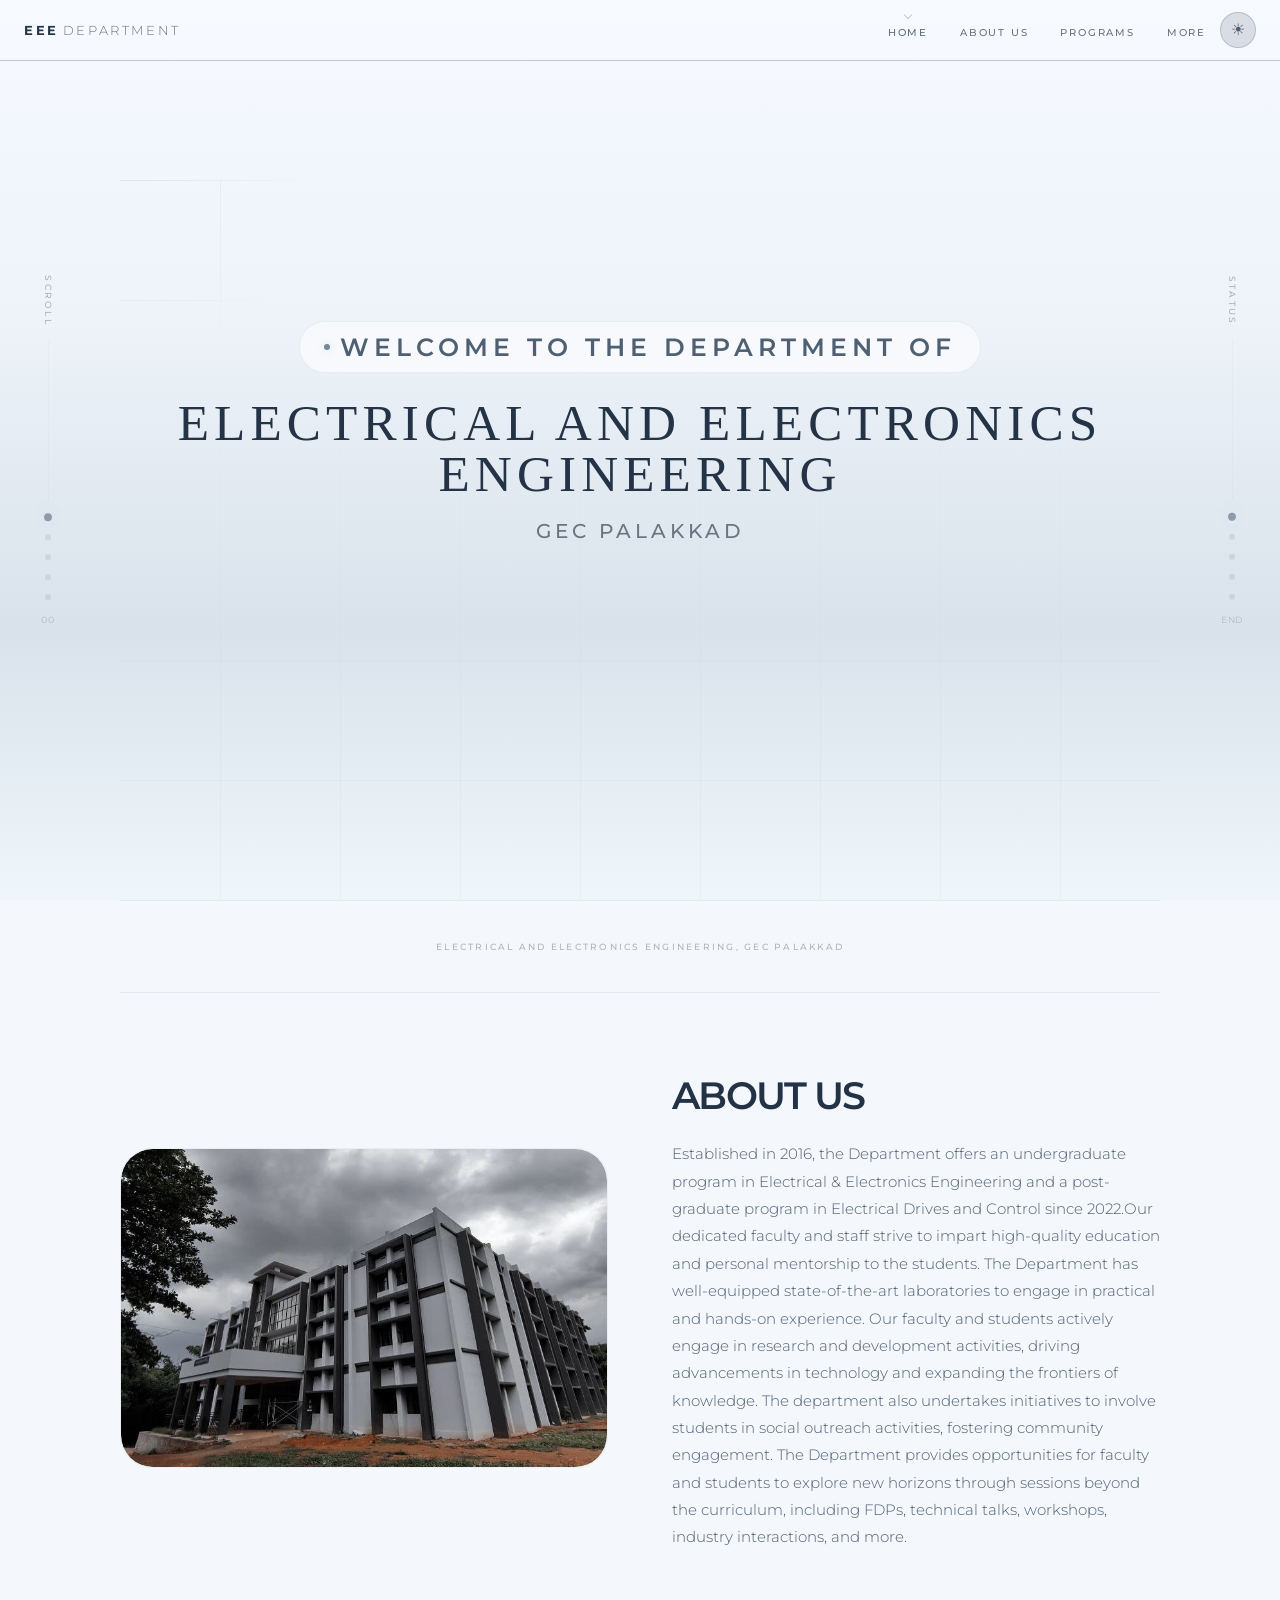
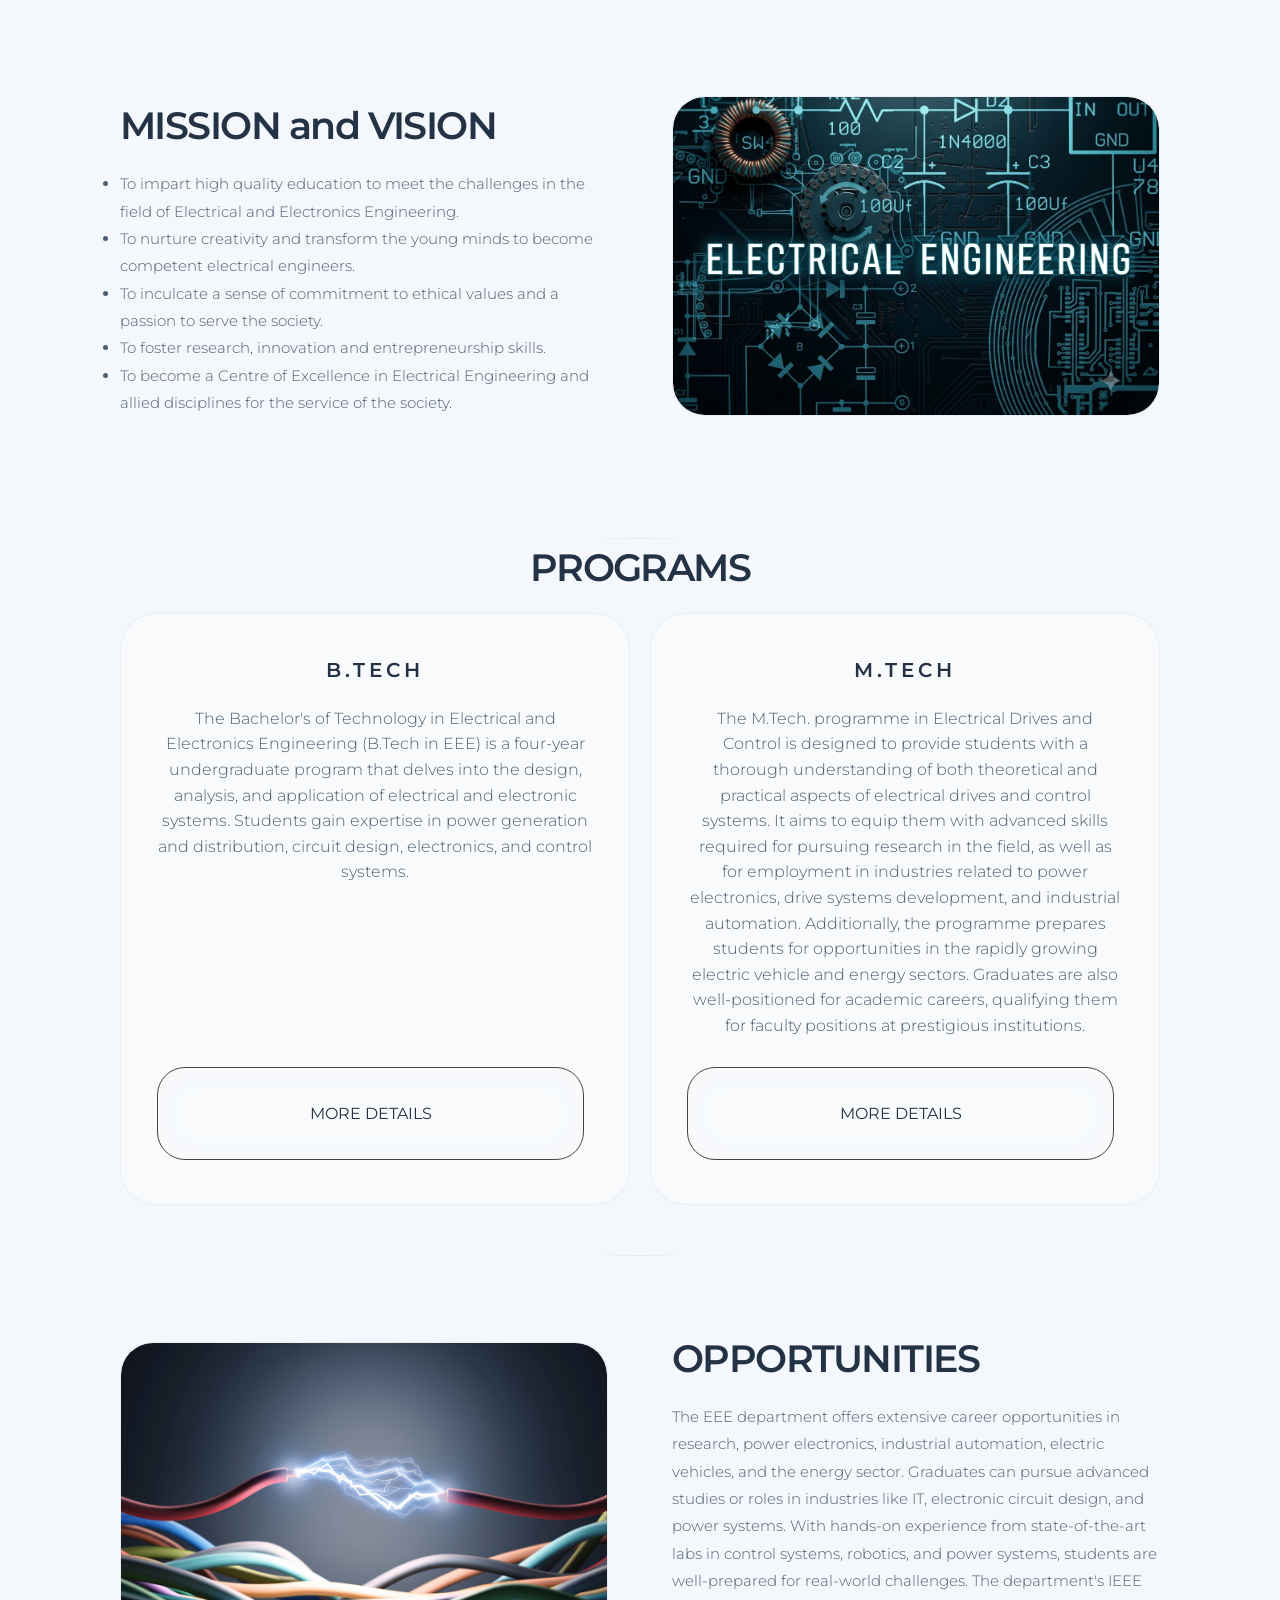
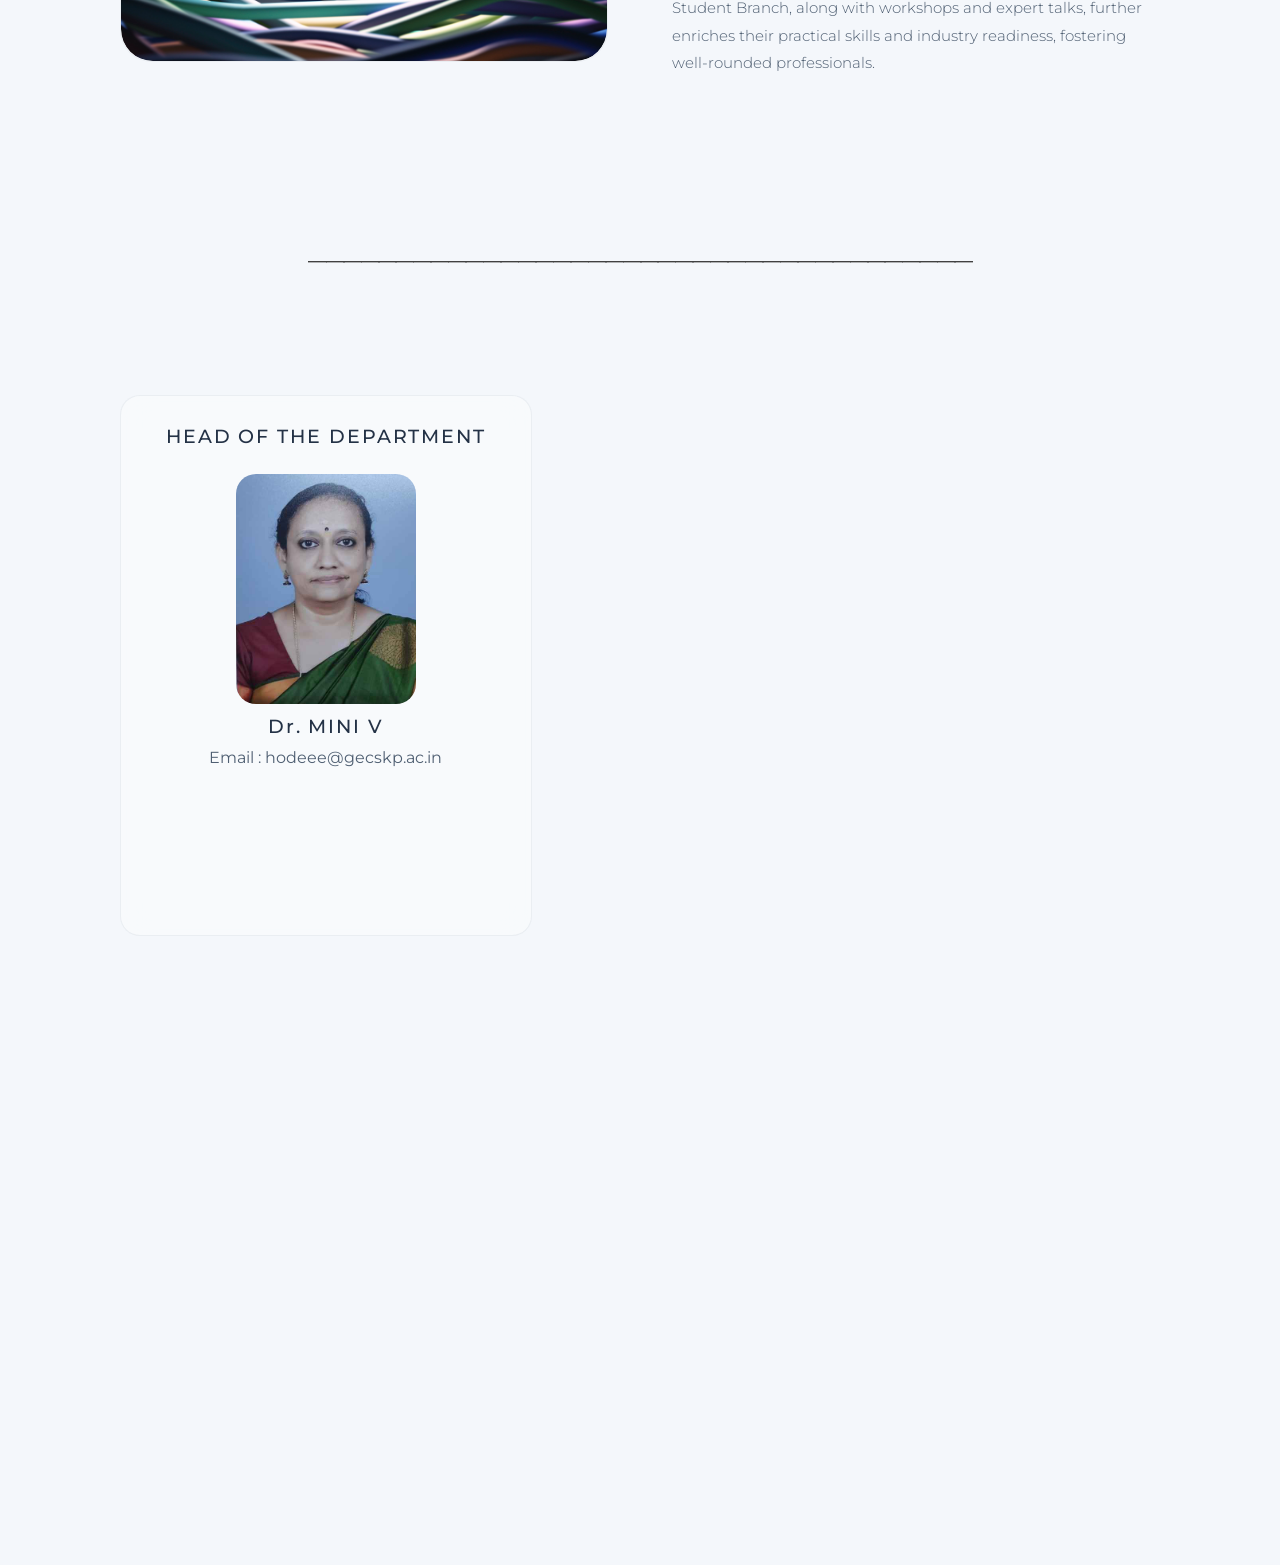
==== index.html @ e7d3c050 "Files" ====
<!DOCTYPE html>
<html lang="en">
<head>
<meta charset="UTF-8">
<meta name="viewport" content="width=device-width, initial-scale=1.0">
<title>EEE DEPARTMENT</title>

<link rel="icon" type="image/jpg" href="images/Logo.jpg">

<link rel="preconnect" href="https://fonts.googleapis.com">
<link href="https://fonts.googleapis.com/css2?family=Montserrat:wght@300;400;500;600;700&display=swap" rel="stylesheet">
<link rel="stylesheet" href="style.css">

</head>
<body>

<svg class="grain" width="100%" height="100%">
  <filter id="n"><feTurbulence type="fractalNoise" baseFrequency="0.65" numOctaves="5" stitchTiles="stitch"/><feColorMatrix type="saturate" values="0"/></filter>
  <rect width="100%" height="100%" filter="url(#n)"/>
</svg>
<div class="atmosphere"></div>

<!-- Nav -->
<nav class="top-nav" id="topNav">
  <a href="#" class="nav-brand">EEE<span>DEPARTMENT</span></a>
  <ul class="nav-links">
    <li><a href="#hero">HOME</a></li>
    <li><a href="#about_us">ABOUT US</a></li>
    <li><a href="#programs">PROGRAMS</a></li>
    <li><a href="#more">MORE</a></li>
  </ul>
  <button class="nav-toggle" id="navToggle" aria-label="Open mobile menu" aria-expanded="false" type="button">
    <span class="toggle-bar"></span>
    <span class="toggle-bar"></span>
  </button>
  <button id="themeToggle" class="theme-toggle" aria-label="Toggle dark/light mode" type="button">
    <span class="theme-icon theme-icon-moon">🌙</span>
    <span class="theme-icon theme-icon-sun">☀</span>
  </button>
</nav>

<!-- Mobile Menu -->
<div class="mobile-menu" id="mobileMenu">
  <div class="mobile-menu-inner">
    <div class="mobile-menu-links">
      <a href="#hero" class="mobile-menu-link" >HOME</a>
      <a href="#about_us" class="mobile-menu-link" >ABOUT US</a>
      <a href="#programs" class="mobile-menu-link" >PROGRAMS</a>
      <a href="#more" class="mobile-menu-link" >MORE</a>
    </div>
    <div class="mobile-menu-footer">
      <a href="#" class="mobile-menu-link">Privacy</a>
      <a href="#" class="mobile-menu-link">Terms</a>
      <a href="#" class="mobile-menu-link">Contact</a>
    </div>
  </div>
</div>

<!-- Side Panels -->
<nav class="side-panel left" aria-label="Scroll indicators">
  <span class="side-label">Scroll</span>
  <div class="side-track"><div class="side-track-fill" id="leftTrack"></div></div>
  <div class="side-dot active"></div>
  <div class="side-dot"></div>
  <div class="side-dot"></div>
  <div class="side-dot"></div>
  <div class="side-dot"></div>
  <div class="side-readout" id="scrollPct">00</div>
</nav>

<nav class="side-panel right" aria-label="Status indicators">
  <span class="side-label">Status</span>
  <div class="side-track"><div class="side-track-fill" id="rightTrack"></div></div>
  <div class="side-dot"></div>
  <div class="side-dot"></div>
  <div class="side-dot active"></div>
  <div class="side-dot"></div>
  <div class="side-dot"></div>
  <div class="side-readout">END</div>
</nav>

<main class="main">

  <!-- ═══ HERO ═══ -->
  <section class="hero" id="hero">
    <div class="hero-grid"></div>
    <div class="hero-badge">
      <div class="hero-badge-dot"></div>
      <span>Welcome to the Department of</span>
    </div>
    <h1>ELECTRICAL AND ELECTRONICS ENGINEERING<br><em></em></h1>
    <span class="pkd-card">GEC PALAKKAD</span>
    <p class="hero-sub">
      


    </p>
    <div class="hero-ctas">



    </div>
    <!--
    <div class="hero-metrics">
      <div class="metric">
        <div class="metric-value"><span class="counter" data-target="99.9" data-decimals="1">0.0</span><span>%</span></div>
        <div class="metric-label">Uptime SLA</div>
      </div>
      <div class="metric">
        <div class="metric-value"><span class="counter" data-target="4200" data-decimals="0">0</span><span>+</span></div>
        <div class="metric-label">Teams Active</div>
      </div>
      <div class="metric">
        <div class="metric-value"><span class="counter" data-target="12" data-decimals="0">0</span><span>ms</span></div>
        <div class="metric-label">Avg Latency</div>
      </div>
    </div> -->
  </section>

  <!-- ═══ LOGO TICKER ═══ -->
  <div class="logo-ticker reveal">
    <div class="logo-ticker-label">ELECTRICAL AND ELECTRONICS ENGINEERING, GEC PALAKKAD</div>
    <!--
    <div class="ticker-track" id="tickerTrack">
      <span class="ticker-item">Meridian Labs</span><span class="ticker-dot"></span>
      <span class="ticker-item">Vertex Capital</span><span class="ticker-dot"></span>
      <span class="ticker-item">Arcline Systems</span><span class="ticker-dot"></span>
      <span class="ticker-item">Nova Engineering</span><span class="ticker-dot"></span>
      <span class="ticker-item">Prism Analytics</span><span class="ticker-dot"></span>
      <span class="ticker-item">Helix Health</span><span class="ticker-dot"></span>
      <span class="ticker-item">Stratos AI</span><span class="ticker-dot"></span>
      <span class="ticker-item">Cobalt Finance</span><span class="ticker-dot"></span> -->
      <!-- Duplicated for seamless loop -->
      <!--
      <span class="ticker-item">Meridian Labs</span><span class="ticker-dot"></span>
      <span class="ticker-item">Vertex Capital</span><span class="ticker-dot"></span>
      <span class="ticker-item">Arcline Systems</span><span class="ticker-dot"></span>
      <span class="ticker-item">Nova Engineering</span><span class="ticker-dot"></span>
      <span class="ticker-item">Prism Analytics</span><span class="ticker-dot"></span>
      <span class="ticker-item">Helix Health</span><span class="ticker-dot"></span>
      <span class="ticker-item">Stratos AI</span><span class="ticker-dot"></span>
      <span class="ticker-item">Cobalt Finance</span><span class="ticker-dot"></span> -->
    </div>
  </div>

  <!-- ═══ About Us ═══ -->
  <section class="section" id="about_us">

    <div class="feature reveal">
      <div class="feature-visual">
        <img id="aboutImage1" src="images/Electrical-block.jpg" alt="Electrical Department Block">
      </div>
      <div class="feature-content">
        <div class="feature-number"></div>
        <p class="section-tag"></p>
        <h2 class="section-title"><strong>ABOUT US</strong></h2>
        <p class="section-body">
          Established in 2016, the Department offers an undergraduate program in Electrical & Electronics Engineering and a post-graduate program in Electrical Drives and Control since 2022.Our dedicated faculty and staff strive to impart high-quality education and personal mentorship to the students. The Department has well-equipped state-of-the-art laboratories to engage in practical and hands-on experience. Our faculty and students actively engage in research and development activities, driving advancements in technology and expanding the frontiers of knowledge. The department also undertakes initiatives to involve students in social outreach activities, fostering community engagement. The Department provides opportunities for faculty and students to explore new horizons through sessions beyond the curriculum, including FDPs, technical talks, workshops, industry interactions, and more.  
        </p>
      </div>
    </div>

    <div class="feature reverse reveal">
      <div class="feature-visual">
        <img id="aboutImage2" src="images/Electric1.jpg" alt="Electrical Mission and Vision">
      </div>
      <div class="feature-content">
        <div class="feature-number"></div>
        <p class="section-tag"></p>
        <h2 class="section-title"><strong>MISSION and VISION</strong></h2>
        <p class="section-body">
          <ul>
            <li>To impart high quality education to meet the challenges in the field of Electrical and Electronics Engineering.</li>
            <li>To nurture creativity and transform the young minds to become competent electrical engineers.</li>
            <li>To inculcate a sense of commitment to ethical values and a passion to serve the society.</li>
            <li>To foster research, innovation and entrepreneurship skills.</li>
            <li>To become a Centre of Excellence in Electrical Engineering and allied disciplines for the service of the society.</li>
          </ul>
        </p>
      </div>
    </div>
    <!--
    <div class="feature reveal">
      <div class="feature-visual">
        <img src="images/tm-luminary-03.jpg" alt="Unified team workspace">
      </div>
      <div class="feature-content">
        <div class="feature-number">03</div>
        <p class="section-tag">Unified Workspace</p>
        <h2 class="section-title">One surface for <strong>everything that matters</strong></h2>
        <p class="section-body">
          Dashboards, docs, and decisions in a single plane. No more toggling between twelve tabs.
          Your entire team's context, always within reach.
        </p>
      </div>
    </div>
    -->

  </section>

  <div class="silk-divider reveal"></div>

  <!-- ═══ PROGRAMS ═══ -->
  <section class="section section-center" id="programs">
    <p class="section-tag reveal"></p>
    <h2 class="section-title reveal reveal-d1"><strong>PROGRAMS</strong></h2>
    <p class="section-body reveal reveal-d2"></p>

    <div class="pricing-grid">
      <div class="pricing-card reveal reveal-d1">
        <div class="pricing-badge">Popular</div>
        <div class="pricing-tier">B.Tech</div>
        <p class="pricing-desc">The Bachelor's of Technology in Electrical and Electronics Engineering (B.Tech in EEE) is a four-year undergraduate program that delves into the design, analysis, and application of electrical and electronic systems. Students gain expertise in power generation and distribution, circuit design, electronics, and control systems.</p>
        
        <div class="testimonial-card-details reveal reveal-d1">
          <div class="testimonial-author">
            <p>MORE DETAILS</p>
          </div>
        </div>

      </div>


      <div class="pricing-card reveal reveal-d1">
        <div class="pricing-badge">Popular</div>
        <div class="pricing-tier">M.Tech</div>
        <p class="pricing-desc">The M.Tech. programme in Electrical Drives and Control is designed to provide students with a thorough understanding of both theoretical and practical aspects of electrical drives and control systems. It aims to equip them with advanced skills required for pursuing research in the field, as well as for employment in industries related to power electronics, drive systems development, and industrial automation. Additionally, the programme prepares students for opportunities in the rapidly growing electric vehicle and energy sectors. Graduates are also well-positioned for academic careers, qualifying them for faculty positions at prestigious institutions.</p>

        <div class="testimonial-card-details reveal reveal-d1">
          <div class="testimonial-author">
            <p>MORE DETAILS</p>
          </div>
        </div>

      </div>
    </div>
  </section>

  <div class="silk-divider reveal"></div>

  <div class="feature reveal">
      <div class="feature-visual">
        <img id="opportunitiesImage" src="images/Electric2.png" alt="Opportunities in Electrical Engineering">
      </div>
      <div class="feature-content">
        <div class="feature-number"></div>
        <p class="section-tag"></p>
        <h2 class="section-title"><strong>OPPORTUNITIES</strong></h2>
        <p class="section-body">
          The EEE department offers extensive career opportunities in research, power electronics, industrial automation, electric vehicles, and the energy sector. Graduates can pursue advanced studies or roles in industries like IT, electronic circuit design, and power systems. With hands-on experience from state-of-the-art labs in control systems, robotics, and power systems, students are well-prepared for real-world challenges. The department's IEEE Student Branch, along with workshops and expert talks, further enriches their practical skills and industry readiness, fostering well-rounded professionals.
        </p>
      </div>
    </div>

  <!--
  <section class="section section-center" id="association">
    <p class="section-tag reveal">What Teams Say</p>
    <h2 class="section-title reveal reveal-d1">Trusted by teams who <strong>ship faster</strong></h2>

    <div class="testimonials-grid">
      <div class="testimonial-card reveal reveal-d1">
        <p class="testimonial-quote">"Luminary replaced three tools we were paying for separately. The workflow builder alone saved our ops team 20 hours a week."</p>
        <div class="testimonial-author">
          <div class="testimonial-avatar">AK</div>
          <div>
            <div class="testimonial-name">Anna Kim</div>
            <div class="testimonial-role">VP Operations, Arcline Systems</div>
          </div>
        </div>
      </div>

      <div class="testimonial-card reveal reveal-d2">
        <p class="testimonial-quote">"The predictive insights caught a supply chain disruption 72 hours before it would have hit us. That's not incremental — that's transformational."</p>
        <div class="testimonial-author">
          <div class="testimonial-avatar">MR</div>
          <div>
            <div class="testimonial-name">Marcus Reeves</div>
            <div class="testimonial-role">CTO, Nova Engineering</div>
          </div>
        </div>
      </div>

      <div class="testimonial-card reveal reveal-d3">
        <p class="testimonial-quote">"We evaluated six platforms. Luminary was the only one our engineers didn't complain about. Clean API, real documentation, zero bloat."</p>
        <div class="testimonial-author">
          <div class="testimonial-avatar">SL</div>
          <div>
            <div class="testimonial-name">Sarah Lin</div>
            <div class="testimonial-role">Head of Engineering, Prism Analytics</div>
          </div>
        </div>
      </div>
    </div>
  </section>

  <div class="silk-divider reveal"></div>
  -->
  <!-- ═══ MORE ═══ -->
  <div class="more">
    <h2 class="section-title-links reveal reveal-d1">______________________________________</h2>
    <section class="section-more section-center" id="more">
    <!-- <p class="section-tag reveal">Integrations</p> -->
    
    <!-- <p class="section-body reveal reveal-d2"></p> -->

      <div class="left">
        <div class="integration-item-faculty">
        <p>HEAD OF THE DEPARTMENT</p>
        <img id="hodImage" src="images/hod.jpg" alt="Head of Department">
        <p>Dr. MINI V</p>
        <a href="mailto:hodeee@gecskp.ac.in">Email : hodeee@gecskp.ac.in</a>
        <div class="testimonial-card-details reveal reveal-d1">
          <div class="testimonial-author">
            <p>FACULTIES</p>
          </div>
        </div>
      </div>
      </div>

      <div class="right">
        <div class="integrations-grid reveal reveal-d3">

          <a id="linkSyllabus" class="integration-item" href="#">
            <div class="integration-icon">
              <svg width="20" height="20" viewBox="0 0 24 24" fill="none" stroke="currentColor" stroke-width="1.8"><path d="M6 3h9l5 5v13a1 1 0 0 1-1 1H6a1 1 0 0 1-1-1V4a1 1 0 0 1 1-1Z"/><path d="M14 3v5h5"/><path d="M9 9h6M9 13h6M9 17h4"/></svg>
            </div>
            <div class="integration-name">SYLLABUS</div>
          </a>

          <a id="linkNotes" class="integration-item" href="#">
            <div class="integration-icon">
              <svg width="20" height="20" viewBox="0 0 24 24" fill="none" stroke="currentColor" stroke-width="1.8"><path d="M6 3h10a1 1 0 0 1 1 1v16a1 1 0 0 1-1 1H6a1 1 0 0 1-1-1V4a1 1 0 0 1 1-1Z"/><path d="M9 7h6M9 11h6M9 15h4"/><path d="M8 3v2"/></svg>
            </div>
            <div class="integration-name">NOTES</div>
          </a>

          <a id="linkEvents" class="integration-item" href="#">
            <div class="integration-icon">
              <svg width="20" height="20" viewBox="0 0 24 24" fill="none" stroke="currentColor" stroke-width="1.8"><rect x="4" y="5" width="16" height="15" rx="3"/><path d="M8 3v4M16 3v4"/><path d="M4 10h16"/><circle cx="8.5" cy="14.5" r="1.5"/><circle cx="15.5" cy="14.5" r="1.5"/></svg>
            </div>
            <div class="integration-name">EVENTS</div>
          </a>

          <a id="linkProjects" class="integration-item" href="#">
            <div class="integration-icon">
              <svg width="20" height="20" viewBox="0 0 24 24" fill="none" stroke="currentColor" stroke-width="1.8"><path d="M4 6h16v12H4z"/><path d="M8 6v12"/><path d="M12 6v12"/></svg>
            </div>
            <div class="integration-name">PROJECTS</div>
          </a>

          <a id="linkEtlab" class="integration-item" href="https://gecskp.etlab.in/user/login">
            <div class="integration-icon">
              <svg width="20" height="20" viewBox="0 0 24 24" fill="none" stroke="currentColor" stroke-width="1.8"><path d="M8 3h8l-2 7h-4L8 3Z"/><path d="M9 10h6v9H9z"/><path d="M7 19h10"/></svg>
            </div>
            <div class="integration-name">ETLAB</div>
          </a>

          <a id="linkGallery" class="integration-item" href="#">
            <div class="integration-icon">
              <svg width="20" height="20" viewBox="0 0 24 24" fill="none" stroke="currentColor" stroke-width="1.8"><path d="M4 5h16v14H4z"/><path d="M8 9h.01M14 7l-3 4-2-2-4 6"/></svg>
            </div>
            <div class="integration-name">GALLERY</div>
          </a>

          <a id="linkActivities" class="integration-item" href="#">
            <div class="integration-icon">
              <svg width="20" height="20" viewBox="0 0 24 24" fill="none" stroke="currentColor" stroke-width="1.8"><path d="M4 12h5l2-4 2 8 3-6 4 4"/><path d="M4 20h16"/></svg>
            </div>
            <div class="integration-name">RECENT ACTIVITIES</div>
          </a>

          <a id="linkAnnouncements" class="integration-item" href="#">
            <div class="integration-icon">
              <svg width="20" height="20" viewBox="0 0 24 24" fill="none" stroke="currentColor" stroke-width="1.8"><path d="M5 9h3l6-4v14l-6-4H5z"/><path d="M14 6l5-2v16l-5-2"/><path d="M3 15v1a3 3 0 0 0 3 3h1"/></svg>
            </div>
            <div class="integration-name">ANNOUNCEMENTS</div>
          </a>

          <a id="linkPlacements" class="integration-item" href="#">
            <div class="integration-icon">
              <svg width="20" height="20" viewBox="0 0 24 24" fill="none" stroke="currentColor" stroke-width="1.8"><rect x="5" y="8" width="14" height="10" rx="2"/><path d="M8 8V6h8v2"/><path d="M9 12h6"/></svg>
            </div>
            <div class="integration-name">PLACEMENTS</div>
          </a>
        </div>
      </div>

  </section>
  </div>
  

  <div class="silk-divider reveal"></div>

  <!-- ═══ GALLERY ═══ -->
   <!--
  <section class="section section-center" id="gallery">
    <p class="section-tag reveal">Frequently Asked</p>
    <h2 class="-links reveal reveal-d1">Questions we hear <strong>most often</strong></h2>

    <div class="faq-list reveal reveal-d2">
      <div class="faq-controls">
        <button class="faq-toggle-all" id="faqToggleAll">Expand All</button>
      </div>
      <div class="faq-item">
        <button class="faq-question">How long does onboarding take?<span class="faq-icon"></span></button>
        <div class="faq-answer"><div class="faq-answer-inner">Most teams are fully operational within 48 hours. Our onboarding wizard walks you through connecting your tools, importing existing workflows, and inviting team members. Enterprise customers receive a dedicated onboarding specialist.</div></div>
      </div>
      <div class="faq-item">
        <button class="faq-question">Can I migrate from my current platform?<span class="faq-icon"></span></button>
        <div class="faq-answer"><div class="faq-answer-inner">Yes. We provide migration tools for Zapier, Make, and n8n workflows. Our team handles the heavy lifting for enterprise migrations — most are completed within one week with zero downtime.</div></div>
      </div>
      <div class="faq-item">
        <button class="faq-question">What happens when I exceed my plan limits?<span class="faq-icon"></span></button>
        <div class="faq-answer"><div class="faq-answer-inner">We never cut you off mid-workflow. You'll receive a notification at 80% and 100% of your limit. Overages are billed at a transparent per-unit rate, or you can upgrade your plan at any time.</div></div>
      </div>
      <div class="faq-item">
        <button class="faq-question">Is my data encrypted?<span class="faq-icon"></span></button>
        <div class="faq-answer"><div class="faq-answer-inner">All data is encrypted at rest (AES-256) and in transit (TLS 1.3). Enterprise plans include dedicated encryption keys, SOC 2 Type II compliance, and optional data residency controls for EU and APAC regions.</div></div>
      </div>
      <div class="faq-item">
        <button class="faq-question">Do you offer a free trial?<span class="faq-icon"></span></button>
        <div class="faq-answer"><div class="faq-answer-inner">Every plan includes a 14-day free trial with full feature access. No credit card required. At the end of the trial, you choose your plan — or your workspace converts to a limited free tier automatically.</div></div>
      </div>
    </div>
  </section>
-->
  <!-- ═══ FOOTER CTA ═══ -->
  <!--
  <section class="footer-cta" id="cta">
    <p class="section-tag reveal">Ready to Start</p>
    <h2 class="section-title reveal reveal-d1">Your team's best work<br><strong>starts here</strong></h2>
    <p class="section-body reveal reveal-d2" style="margin: 0 auto;">14-day free trial. No credit card. Cancel anytime.</p>
    <div class="footer-ctas reveal reveal-d3">
      <a href="#" class="btn-primary">Start Free Trial</a>
      <a href="#" class="btn-secondary">Talk to Sales</a>
    </div>

    <div class="footer-bar reveal reveal-d4" style="margin-top: 80px;">
      <div class="footer-brand">Luminary &mdash; 2026</div>
      <div class="footer-links">
        <a href="#">Privacy</a>
        <a href="#">Terms</a>
        <a href="#">Status</a>
        <span class="footer-credit">Design: <a href="https://templatemo.com" target="_blank" rel="nofollow">TemplateMo</a></span>
        <span class="footer-credit">Images: <a href="https://unsplash.com" target="_blank" rel="nofollow">Unsplash</a></span>
      </div>
    </div>
  </section>
  -->

  <!-- Footer -->
   <section class="section-footer section-center" id="footer">

    <h2 class="section-title reveal reveal-d1">______________________________________</h2>

    <div class="testimonials-grid">
      <div class="testimonial-card-footer reveal reveal-d1">
        <div class="head"><h3 class="testimonial-head">College Reg. IDs</h3></div>
        <div class="foot">
          <a href="https://portal.aicte-india.org/partnerportal_enu/start.swe?SWECmd=Start&SWEHo=portal.aicte-india.org">AICTE Permanent ID: 1-5142601</a>
          <a href="https://www.gecskp.ac.in/admission.php">AISHE ID : C-43298</a>
          <a href="https://www.gecskp.ac.in/hostel.php">National Scholarship Portal ID : KL-C01234</a>
          <a href="http://www.dtekerala.gov.in/index.php/en/">Swayam Local Chapter ID : 1430</a>
          <a href="https://www.youtube.com/channel/UCGQY1QTz7zxd8hHndRxDUaA">YOUTUBE</a>
          <a href="https://www.facebook.com/profile.php?id=61554011459893">FACEBOOK</a>
          <a href="https://www.instagram.com/gecpkd">INSTAGRAM</a>
        </div>
      </div>

      <div class="testimonial-card-footer reveal reveal-d1">
        <div class="head"><h3 class="testimonial-head">Useful Links</h3></div>
        <div class="foot">
          <a href="https://ddfs.dtekerala.gov.in/ddfs/login.do">DDFS</a>
          <a href="https://www.gecskp.ac.in/admission.php">Admission</a>
          <a href="https://www.gecskp.ac.in/hostel.php">Hostel</a>
          <a href="http://www.dtekerala.gov.in/index.php/en/">DTE Website</a>
          <a href="https://ktu.edu.in/o">KTU Website</a>
          <a href="https://www.google.co.in/maps/place/Govt.+Engineering+College+Palakkad/@10.903552,76.4325503,17z/data=!3m1!4b1!4m5!3m4!1s0x3ba7d635151d9b73:0xecf06761ecf4f56c!8m2!3d10.903552!4d76.434739">Site Map</a>
          <a href="https://www.gecskp.ac.in/newsletter.php">News letter</a>
          <a href="https://www.gecskp.ac.in/contact.php">How to Reach GEC Palakkad</a>
        </div>
      </div>

      <div class="testimonial-card-footer reveal reveal-d1">
        <div class="head"><h3 class="testimonial-head">Get In Touch</h3></div>
        <div class="foot">
          <a href="placement@gecskp.ac.in">placement@gecskp.ac.in</a>
          <p>+91 466 2260 565</p>
          <a href="principal@gecskp.ac.in">principal@gecskp.ac.in</a>
          <a href="http://gecskp.ac.in">http://gecskp.ac.in</a>
          <p>Mannampatta PO Palakkad, Kerala, India - 678633</p>
        </div>
      </div>
    </div>
  </section>

  <div class="silk-divider reveal"></div>

</main>

<script src="script.js"></script>
</body>
</html>
---- style.css ----
*, *::before, *::after { margin: 0; padding: 0; box-sizing: border-box; }
* {
  -webkit-tap-highlight-color: transparent;
  outline: none;
}

:root {
  --base-deep: #0F1115;
  --base-mid: #161A20;
  --base-soft: #1C2128;
  --slate-warm: #6B7280;
  --slate-light: #9CA3AF;
  --graphite: #2A2E35;
  --graphite-soft: #3D424A;
  --ivory: #E5E7EB;
  --ivory-muted: #C9CDD4;
  --silver: #B0B8C4;
  --panel-bg: rgba(22, 26, 32, 0.55);
  --panel-border: rgba(171, 171, 171, 0.197);
  --silk-ease: cubic-bezier(0.16, 1, 0.3, 1);
  --nav-bg: rgba(15, 17, 21, 0.85);
  --atmosphere-bg: linear-gradient(180deg, #0F1115 0%, #161A20 35%, #1C2128 70%, #0D0F13 100%);
}

html, body {
  touch-action: pan-y;
  -webkit-overflow-scrolling: touch;
}

body.light {
  --base-deep: #f4f7fb;
  --base-mid: #eef2f6;
  --base-soft: #e7ecf2;
  --slate-warm: #6b7380;
  --slate-light: #4f5f72;
  --graphite: #d2d9e2;
  --graphite-soft: #dce3ec;
  --ivory: #243246;
  --ivory-muted: #5d6b7f;
  --silver: #75869b;
  --panel-bg: rgba(248, 250, 252, 0.92);
  --panel-border: rgba(148,163,184,0.14);
  --nav-bg: rgba(248, 250, 252, 0.95);
  --atmosphere-bg: linear-gradient(180deg, #f7faff 0%, #edf3f9 35%, #d9e2eb 70%, #eff6fb 100%);
}

a{
  text-decoration: none;
  color: var(--slate-light);
}

html { scroll-behavior: smooth; font-size: 16px; scroll-padding-top: 80px; min-width: 0; overflow-x: hidden; }

body {
  font-family: 'Montserrat', sans-serif;
  background: var(--base-deep);
  color: var(--ivory);
  width: 100%;
  overflow-x: hidden;
  -webkit-font-smoothing: antialiased;
  transition: background 0.45s ease, color 0.45s ease;
}

button,
a,
.nav-toggle,
.theme-toggle,
.mobile-menu-link {
  -webkit-tap-highlight-color: transparent;
  tap-highlight-color: transparent;
}

.atmosphere,
.top-nav,
.section,
.integration-item,
.integration-icon,
.footer-links a,
.theme-toggle,
.hero,
.feature-visual,
.feature-content,
.pricing-card,
.testimonial-card,
.testimonial-card-footer,
.testimonial-card-details {
  transition: background 0.45s ease, color 0.45s ease, border-color 0.45s ease, box-shadow 0.45s ease;
}

/* ── Grain ── */
.grain {
  position: fixed; inset: 0; pointer-events: none; z-index: 9999;
  opacity: 0.028; mix-blend-mode: overlay;
}

/* ── BG ── */
.atmosphere {
  position: fixed; inset: 0; z-index: 0;
  background: var(--atmosphere-bg);
}

/* ── Nav ── */
.top-nav {
  position: fixed; top: 0; left: 0; right: 0; z-index: 600;
  display: flex; justify-content: flex-start; align-items: center;
  gap: 14px;
  padding: 12px 24px;
  transition: background 0.8s var(--silk-ease), padding 0.8s var(--silk-ease);
  border-bottom: 1px solid rgba(102, 103, 104, 0.33);
}
.nav-links { margin-left: auto; }
.top-nav.scrolled {
  background: var(--nav-bg);
  backdrop-filter: blur(20px); -webkit-backdrop-filter: blur(20px);
  padding: 10px 24px;
}
.nav-brand { font-size: 13px; font-weight: 700; letter-spacing: 0.2em; text-transform: uppercase; color: var(--ivory); text-decoration: none; }
.nav-brand span { font-weight: 300; color: var(--slate-warm); margin-left: 4px; }
.nav-links { display: flex; gap: 32px; list-style: none; align-items: center; }
.nav-links a {
  font-size: 10px; font-weight: 500; letter-spacing: 0.18em; text-transform: uppercase;
  color: var(--slate-warm); text-decoration: none; position: relative; padding: 14px 0 6px;
  transition: color 0.8s var(--silk-ease);
}
.nav-links a::after {
  content: ''; position: absolute; top: 0; left: 50%;
  width: 6px; height: 6px;
  border-right: 1px solid var(--silver); border-bottom: 1px solid var(--silver);
  transform: translateX(-50%) rotate(45deg) translateY(-8px);
  opacity: 0; transition: transform 0.8s var(--silk-ease), opacity 0.6s var(--silk-ease);
  pointer-events: none;
}
.nav-links a:hover { color: var(--ivory); }
.nav-links a:hover::after { opacity: 0.7; transform: translateX(-50%) rotate(45deg) translateY(0); }
.nav-links a.active { color: var(--ivory-muted); }
.nav-links a.active::after { opacity: 0.4; transform: translateX(-50%) rotate(45deg) translateY(0); }
.nav-cta {
  padding: 10px 28px; border-radius: 100px; font-family: inherit;
  font-size: 10px; font-weight: 600; letter-spacing: 0.15em; text-transform: uppercase;
  background: linear-gradient(135deg, var(--silver), var(--slate-light));
  color: var(--base-deep); border: none; cursor: pointer; text-decoration: none;
  transition: transform 0.8s var(--silk-ease), box-shadow 0.8s var(--silk-ease);
}
.nav-cta:hover { transform: scale(1.03); box-shadow: 0 6px 30px rgba(176,184,196,0.15); }

/* ── Hamburger ── */
.nav-toggle {
  display: none; background: none; border: none; cursor: pointer;
  width: 32px; height: 24px; position: relative; padding: 0;
}
.theme-toggle {
  position: relative;
  display: inline-flex; align-items: center; justify-content: center;
  width: 36px; height: 36px; border-radius: 50%; border: 1px solid rgba(255,255,255,0.12);
  background: rgba(255,255,255,0.08); color: var(--slate-light); cursor: pointer;
  transform-style: preserve-3d;
  transform: perspective(600px) rotateX(0deg);
  transition: transform 0.55s cubic-bezier(0.4, 0, 0.2, 1), background 0.4s ease, color 0.4s ease, border-color 0.4s ease;
}
.theme-toggle:hover {
  background: rgba(255,255,255,0.12);
}
.theme-toggle.flipped {
  transform: perspective(600px) rotateX(180deg);
}
.theme-icon {
  position: absolute; top: 50%; left: 50%; transform: translate(-50%, -50%);
  font-size: 1rem; line-height: 1;
  opacity: 1;
  backface-visibility: hidden;
}
.theme-icon-moon {
  transform: translate(-50%, -50%) rotateX(0deg);
}
.theme-icon-sun {
  transform: translate(-50%, -50%) rotateX(180deg);
}
body.light .theme-toggle {
  background: rgba(15,23,42,0.12);
  color: var(--slate-light);
  border-color: rgba(15,23,42,0.16);
}
body.light .theme-toggle:hover {
  background: rgba(15,23,42,0.18);
}

.theme-transition-overlay {
  position: fixed;
  top: var(--overlay-y, 50vh);
  left: var(--overlay-x, 50vw);
  width: 240vmax; height: 240vmax;
  pointer-events: none; border-radius: 50%;
  transform: translate(-50%, -50%) scale(0);
  opacity: 0; z-index: 850; will-change: transform, opacity, top, left, background;
}
.theme-transition-overlay.animate {
  animation: theme-wipe 1s ease-out forwards;
}
@keyframes theme-wipe {
  0% {
    transform: translate(-50%, -50%) scale(0);
    opacity: 0;
  }
  25% {
    transform: translate(-50%, -50%) scale(0.18);
    opacity: 0.74;
  }
  45% {
    transform: translate(-50%, -50%) scale(0.95);
    opacity: 1;
  }
  70% {
    transform: translate(-50%, -50%) scale(6);
    opacity: 0.84;
  }
  100% {
    transform: translate(-50%, -50%) scale(22);
    opacity: 0;
  }
}
.toggle-bar {
  display: block; width: 100%; height: 1.5px; background: var(--ivory);
  position: absolute; left: 0;
  transition: transform 0.6s var(--silk-ease), top 0.6s var(--silk-ease);
}
.toggle-bar:nth-child(1) { top: 6px; }
.toggle-bar:nth-child(2) { top: 16px; }
.nav-toggle.active .toggle-bar:nth-child(1) { top: 11px; transform: rotate(45deg); }
.nav-toggle.active .toggle-bar:nth-child(2) { top: 11px; transform: rotate(-45deg); }

/* ── Mobile Menu ── */
.mobile-menu {
  position: fixed; inset: 0; z-index: 550;
  pointer-events: none; opacity: 0; visibility: hidden;
  transition: opacity 0.6s var(--silk-ease), visibility 0.6s var(--silk-ease);
}
.mobile-menu.open { opacity: 1; visibility: visible; pointer-events: auto; }
.mobile-menu-inner {
  position: absolute; inset: 0;
  background: var(--panel-bg);
  backdrop-filter: blur(40px); -webkit-backdrop-filter: blur(40px);
  display: flex; flex-direction: column; justify-content: center; align-items: center;
  padding: 100px 30px 60px; overflow-y: auto; text-align: center;
}
.mobile-menu-links { display: flex; flex-direction: column; flex: 1; justify-content: center; align-items: center; gap: 12px; }
.mobile-menu-link {
  display: block; width: min(100%, 480px);
  font-size: clamp(1.6rem, 5vw, 2.6rem); font-weight: 300; letter-spacing: -0.02em;
  color: var(--ivory); text-decoration: none; padding: 18px 0;
  border-bottom: 1px solid rgba(156,163,175,0.06); position: relative;
  opacity: 0; transform: translateY(20px);
  transition: opacity 0.3s ease, transform 0.3s ease, color 0.6s var(--silk-ease);
}
.mobile-menu.open .mobile-menu-link {
  opacity: 1; transform: translateY(0);
  transition: opacity 0.5s var(--silk-ease), transform 0.5s var(--silk-ease), color 0.6s var(--silk-ease);
}
.mobile-menu.open .mobile-menu-link:nth-child(1) { transition-delay: 0.06s; }
.mobile-menu.open .mobile-menu-link:nth-child(2) { transition-delay: 0.12s; }
.mobile-menu.open .mobile-menu-link:nth-child(3) { transition-delay: 0.18s; }
.mobile-menu.open .mobile-menu-link:nth-child(4) { transition-delay: 0.24s; }
.mobile-menu.open .mobile-menu-link:nth-child(5) { transition-delay: 0.30s; }
.mobile-menu.open .mobile-menu-link:nth-child(6) { transition-delay: 0.36s; }
.mobile-menu.open .mobile-menu-link:nth-child(7) { transition-delay: 0.42s; }
.mobile-menu-link::before {
  content: attr(data-index); font-size: 10px; font-weight: 500;
  letter-spacing: 0.15em; color: var(--slate-warm); opacity: 0.4;
  min-width: 24px; font-variant-numeric: tabular-nums;
}
.mobile-menu-footer {
  display: flex; justify-content: space-between; align-items: center;
  padding-top: 24px; border-top: 1px solid rgba(156,163,175,0.06);
  opacity: 0; transition: opacity 0.3s ease;
}
.mobile-menu.open .mobile-menu-footer {
  opacity: 1; transition: opacity 0.5s var(--silk-ease) 0.45s;
}
.mobile-menu-footer a {
  font-size: 10px; font-weight: 400; letter-spacing: 0.1em; text-transform: uppercase;
  color: var(--slate-warm); opacity: 0.4; text-decoration: none;
}
body.menu-open { overflow: hidden; }
body.menu-open .top-nav { background: rgba(15,17,21,0.95); backdrop-filter: blur(20px); }

/* ── Side Panels ── */
.side-panel {
  position: fixed; top: 50%; transform: translateY(-50%);
  width: 56px; z-index: 100;
  display: flex; flex-direction: column; align-items: center;
  gap: 14px; padding: 24px 0;
}
.side-panel.left { left: 20px; }
.side-panel.right { right: 20px; }
.side-label {
  writing-mode: vertical-rl; text-orientation: mixed;
  font-size: 9px; font-weight: 500; letter-spacing: 0.25em; text-transform: uppercase;
  color: var(--slate-warm); opacity: 0.5;
}
.side-track {
  width: 1px; height: 160px;
  background: rgba(156,163,175,0.06); position: relative; border-radius: 1px;
}
.side-track-fill {
  position: absolute; top: 0; left: 0; width: 100%; height: 0%;
  background: linear-gradient(to bottom, var(--silver), rgba(176,184,196,0.15));
  border-radius: 1px; transition: height 1.2s var(--silk-ease);
}
.side-dot {
  width: 6px; height: 6px; border-radius: 50%;
  background: var(--slate-warm); opacity: 0.15;
  transition: opacity 0.8s var(--silk-ease), transform 0.8s var(--silk-ease), box-shadow 0.8s var(--silk-ease);
}
.side-dot.active {
  opacity: 0.8; background: var(--silver);
  box-shadow: 0 0 12px rgba(176,184,196,0.3); transform: scale(1.3);
}
.side-readout {
  font-size: 9px; font-weight: 400; letter-spacing: 0.1em;
  color: var(--slate-warm); opacity: 0.35;
  font-variant-numeric: tabular-nums;
}

/* ── Container ── */
.main { position: relative; z-index: 10; max-width: 1120px; margin: 0 auto; padding: 0 40px; }

/* ── Shared ── */
.section { padding: 0px 0; position: relative; margin-bottom: 50px; }

.more h2{
  justify-content: center; align-items: center; text-align: center; color: rgb(65, 65, 65); margin-bottom: 8rem; margin-top: 5rem;
}
.section-more{
  display: flex;
  flex-direction: flex-start;
  justify-content: space-around;
}

#more .left{
  flex: 1; /* Adjust this (e.g., flex: 0 0 30%) if you want a fixed width instead of splitting 50/50 */
  display: flex;
  flex-direction: column;
  width: 36%;
  justify-content: flex-start; /* Aligns the content to the top of the left section */
}

#more .right{
  width: 56%;
}

.integration-grid{
  display: grid;
  grid-template-columns: repeat(3, 1fr);
  gap: 16px;
}

.right .integrations-grid {
  display: grid !important;
  grid-template-columns: repeat(3, minmax(0, 1fr)) !important;
  gap: 16px !important;
  width: 100% !important;
}

.right .integrations-grid .integration-item {
  width: 100% !important;
  max-width: none !important;
}

.integration-item-faculty{
  width: 100%;
  overflow: hidden; /* Keeps the image and effects inside the rounded borders */
  display: flex;
  flex-direction: column;
  gap: 10px;
}

#more .left .integration-item-faculty { /* Or target your specific faculty box class/tag here */
    flex: 1;
    width: 90%;
    height: 90%;
    box-sizing: border-box;
    cursor: default;
}
#more .left .integration-item-faculty p{
  font-size: 1.2rem; font-weight: 500; letter-spacing: 0.1em; 
  z-index: 3;
}

#more .left .integration-item-faculty a{
  margin-bottom: 2rem;
}

.integration-item-faculty img {
  width: 180px;          /* Makes the image stretch across the full width of the box */
  height: 230px;         /* Makes the image stretch across the full height of the box */
  object-fit: cover;    /* Ensures the image covers the area without distorting its aspect ratio */
  border-radius: inherit;
  margin-top: 1rem;/* Optional: matches any rounded corners of the parent card */
}

#more .left .integration-item-faculty .testimonial-card-details{
  width: 100%;
  height: 100%;
  display: flex;
  flex-direction: column;
  justify-content: center;
  align-items: center;
}

.section-footer { padding: 0px 0; position: relative; margin-bottom: 50px; margin-top: 6rem;}
.section-footer h2{ color:#363739}

.section-tag {
  font-size: 9px; font-weight: 500; letter-spacing: 0.3em; text-transform: uppercase;
  color: var(--slate-warm); opacity: 0.6; margin-bottom: 10px;
}
.section-title {
  font-size: clamp(1rem, 4vw, 2.4rem); font-weight: 300;
  letter-spacing: -0.04em; line-height: 1; color: var(--ivory); margin-bottom: 25px;
}

.section-title-links{
  font-size: clamp(1rem, 4vw, 2.4rem); font-weight: 300;
  letter-spacing: -0.04em; line-height: 1; color: var(--ivory); margin-bottom: 25px; margin-top: 8rem;
}

.section-title strong { font-weight: 600; }
.section-body {
  font-size: 0.95rem; font-weight: 300; line-height: 1.8; color: var(--slate-light); max-width: 540px; 
}

.section-center { text-align: center; }
.section-center .section-body { margin: 0 auto; }

#faculty{
  margin-bottom: 50px;
}

.silk-divider { width: 100px; height: 1px; background: linear-gradient(90deg, transparent, var(--panel-border), transparent); margin: 0 auto; }

.btn-primary {
  display: inline-block; padding: 16px 44px; border-radius: 100px;
  background: linear-gradient(135deg, var(--silver), var(--slate-light));
  color: var(--base-deep); font-family: inherit; font-size: 11px; font-weight: 600;
  letter-spacing: 0.15em; text-transform: uppercase; border: none; cursor: pointer;
  text-decoration: none;
  transition: transform 0.8s var(--silk-ease), box-shadow 0.8s var(--silk-ease);
}
.btn-primary:hover { transform: scale(1.02); box-shadow: 0 8px 40px rgba(176,184,196,0.18); }
.btn-secondary {
  display: inline-block; padding: 16px 44px; border-radius: 100px; background: transparent;
  color: var(--ivory-muted); font-family: inherit; font-size: 11px; font-weight: 500;
  letter-spacing: 0.15em; text-transform: uppercase;
  border: 1px solid var(--panel-border); cursor: pointer; text-decoration: none;
  transition: transform 0.8s var(--silk-ease), border-color 0.8s var(--silk-ease), background 0.8s var(--silk-ease);
}
.btn-secondary:hover { transform: scale(1.02); border-color: rgba(156,163,175,0.2); background: rgba(156,163,175,0.04); }

/* ── Reveal ── */
.reveal {
  opacity: 0; transform: translateY(36px);
  transition: opacity 1.2s var(--silk-ease), transform 1.2s var(--silk-ease);
}
.reveal.visible { opacity: 1; transform: translateY(0); }
.reveal-d1 { transition-delay: 0.1s; }
.reveal-d2 { transition-delay: 0.2s; }
.reveal-d3 { transition-delay: 0.3s; }
.reveal-d4 { transition-delay: 0.4s; }

/* ══════════════════════════════════
   HERO
   ══════════════════════════════════ */
.hero {
  min-height: 100vh; display: flex; flex-direction: column;
  justify-content: center; align-items: center; text-align: center;
  padding: 120px 0 80px; position: relative; bottom: 0px; margin-bottom: 0 !important; user-select: none;
}
.hero .pkd-card{
  font-size: 20px; font-weight: 500; letter-spacing: 0.2em; text-transform: uppercase;
  color: var(--slate-warm); opacity: 1; margin-top: 1.2rem;
}
.hero-grid {
  position: absolute; bottom: 0; left: 50%; height: 80%;
  width: 100%; max-width: 100%; transform: translateX(-50%);
  z-index: 0; pointer-events: none;
  --mx: 50%; --my: 50%;
  background-image:
    linear-gradient(to right, rgba(156,163,175,0.22) 1px, transparent 1px),
    linear-gradient(to bottom, rgba(156,163,175,0.22) 1px, transparent 1px);
  background-size: 120px 120px;
  background-position: center bottom;
  -webkit-mask-image:
    radial-gradient(circle 300px at var(--mx) var(--my), rgba(0,0,0,1) 0%, transparent 65%),
    linear-gradient(to bottom, transparent 0%, transparent 25%, rgba(0,0,0,0.1) 45%, rgba(0,0,0,0.25) 70%, rgba(0,0,0,0.4) 100%);
  mask-image:
    radial-gradient(circle 300px at var(--mx) var(--my), rgba(0,0,0,1) 0%, transparent 65%),
    linear-gradient(to bottom, transparent 0%, transparent 25%, rgba(0,0,0,0.1) 45%, rgba(0,0,0,0.25) 70%, rgba(0,0,0,0.4) 100%);
  -webkit-mask-composite: source-over;
  mask-composite: add;
}
.hero > *:not(.hero-grid) { position: relative; z-index: 1; }
.hero-badge {
  display: inline-flex; align-items: center; gap: 10px;
  padding: 10px 24px; border-radius: 100px;
  background: var(--panel-bg); border: 1px solid var(--panel-border);
  backdrop-filter: blur(20px); margin-bottom: 0px;
  opacity: 0; transform: translateY(16px);
  animation: fadeUp 1.2s var(--silk-ease) 0.2s forwards;
  margin-bottom: 1.5rem;
}
.hero-badge-dot {
  width: 6px; height: 6px; border-radius: 50%; background: var(--silver);
  box-shadow: 0 0 8px rgba(176,184,196,0.4); animation: pulse 3s ease-in-out infinite;
}
.hero-badge span { font-size: 25px; font-weight: 600; letter-spacing: 0.2em; text-transform: uppercase; color: var(--slate-light); }

.hero h1 {
  font-family:Georgia, 'Times New Roman', Times, serif;
  font-size: clamp(1.2rem, 6.5vw, 3.2rem); font-weight: 300;
  letter-spacing: 0.1em; line-height: 1;
  opacity: 0; transform: translateY(24px);
  animation: fadeUp 1.4s var(--silk-ease) 0.4s forwards;
}
.hero h1 em {
  font-style: normal; font-weight: 600;
  background: linear-gradient(135deg, var(--ivory), var(--silver), var(--slate-light));
  -webkit-background-clip: text; -webkit-text-fill-color: transparent; background-clip: text;
}
.hero-sub {
  font-size: clamp(0.85rem, 1.2vw, 1rem); font-weight: 300; line-height: 1.7;
  color: var(--slate-light); max-width: 520px; margin: 28px auto 48px;
  opacity: 0; transform: translateY(16px);
  animation: fadeUp 1.4s var(--silk-ease) 0.6s forwards;
}
.hero-ctas {
  display: flex; gap: 14px;
  opacity: 0; transform: translateY(16px);
  animation: fadeUp 1.4s var(--silk-ease) 0.8s forwards;
}
.hero-metrics {
  display: flex; justify-content: center; gap: 56px; margin-top: 72px;
  opacity: 0; transform: translateY(16px);
  animation: fadeUp 1.4s var(--silk-ease) 1s forwards;
}
.metric { text-align: center; }
.metric-value {
  font-size: clamp(1.8rem, 3vw, 2.6rem); font-weight: 300; letter-spacing: -0.04em;
  color: var(--ivory); line-height: 1; font-variant-numeric: tabular-nums;
}
.metric-value span { font-size: 0.5em; font-weight: 400; color: var(--slate-warm); vertical-align: super; margin-left: 2px; }
.metric-label { font-size: 9px; font-weight: 500; letter-spacing: 0.2em; text-transform: uppercase; color: var(--slate-warm); margin-top: 8px; }

@keyframes fadeUp { to { opacity: 1; transform: translateY(0); } }
@keyframes pulse { 0%,100% { opacity: 1; } 50% { opacity: 0.4; } }

/* ══════════════════════════════════
   LOGO TICKER
   ══════════════════════════════════ */
.logo-ticker {
  padding: 40px 0; border-top: 1px solid var(--panel-border); border-bottom: 1px solid var(--panel-border);
  overflow: hidden; position: relative; z-index: 10; user-select: none;
}
.logo-ticker-label {
  text-align: center; font-size: 9px; font-weight: 500; letter-spacing: 0.25em;
  text-transform: uppercase; color: var(--slate-warm); opacity: 0.5; 
}
.ticker-track {
  display: flex; width: max-content;
  animation: tickerScroll 30s linear infinite;
}
.ticker-track:hover { animation-play-state: paused; }
.ticker-item {
  flex-shrink: 0; padding: 0 40px; display: flex; align-items: center;
  font-size: 14px; font-weight: 600; letter-spacing: 0.08em; text-transform: uppercase;
  color: var(--slate-warm); opacity: 0.3;
  transition: opacity 0.6s var(--silk-ease);
}
.ticker-item:hover { opacity: 0.7; }
.ticker-dot { width: 4px; height: 4px; border-radius: 50%; background: var(--slate-warm); opacity: 0.2; margin: 0 40px; flex-shrink: 0; }

@keyframes tickerScroll { to { transform: translateX(-50%); } }

/* ══════════════════════════════════
   FEATURE SHOWCASE
   ══════════════════════════════════ */
.feature {
  display: grid; grid-template-columns: 1fr 1fr; gap: 64px; align-items: center;
  padding: 72px 0;
}
.feature.reverse { direction: rtl; }
.feature.reverse > * { direction: ltr; }

.feature-visual {
  position: relative; height: 320px; border-radius: 32px; overflow: hidden;
  background: var(--panel-bg); border: 1px solid var(--panel-border);
}
.feature-visual img {
  width: 100%; height: 100%; object-fit: cover; border-radius: inherit;
}
.feature-content>ul{
  font-size: 0.95rem; font-weight: 300; line-height: 1.8; color: var(--slate-light); max-width: 540px; 

}
.feature-number {
  font-size: 3rem; font-weight: 200; letter-spacing: -0.04em; 
  color: rgba(176,184,196,0.08); line-height: 1; margin-bottom: 12px;
  font-variant-numeric: tabular-nums;
}

/* ══════════════════════════════════
   PRICING
   ══════════════════════════════════ */
.pricing-toggle {
  display: flex; justify-content: center; align-items: center; gap: 16px;
  margin: 40px 0 56px;
}
.pricing-toggle-label {
  font-size: 11px; font-weight: 500; letter-spacing: 0.1em; text-transform: uppercase;
  color: var(--slate-warm); transition: color 0.6s var(--silk-ease);
}
.pricing-toggle-label.active { color: var(--ivory); }
.toggle-switch {
  width: 48px; height: 26px; border-radius: 100px; background: var(--graphite);
  border: 1px solid var(--panel-border); position: relative; cursor: pointer;
  transition: background 0.6s var(--silk-ease);
}
.toggle-switch::after {
  content: ''; position: absolute; top: 3px; left: 3px;
  width: 18px; height: 18px; border-radius: 50%;
  background: var(--silver); transition: transform 0.6s var(--silk-ease);
}
.toggle-switch.annual::after { transform: translateX(22px); }
.save-badge {
  font-size: 9px; font-weight: 600; letter-spacing: 0.15em; text-transform: uppercase;
  color: var(--silver); opacity: 0; transition: opacity 0.4s var(--silk-ease);
}
.save-badge.show { opacity: 1; }

.pricing-grid {
  display: grid; grid-template-columns: repeat(2, 1fr); gap: 20px;
}
.pricing-card {
  background: var(--panel-bg); border: 1px solid var(--panel-border); border-radius: 36px;
  padding: 44px 36px; backdrop-filter: blur(20px); -webkit-backdrop-filter: blur(20px);
  position: relative; overflow: hidden; display: flex; flex-direction: column;
  transition: transform 0.8s var(--silk-ease), box-shadow 0.8s var(--silk-ease);
}
.pricing-card::before {
  content: ''; position: absolute; inset: 0; border-radius: inherit;
  background: linear-gradient(160deg, rgba(210,215,220,0.02) 0%, transparent 40%);
  pointer-events: none; transition: opacity 0.8s var(--silk-ease); opacity: 0;
}
.pricing-card.featured {
  border-color: rgba(176,184,196,0.15);
  box-shadow: 0 0 60px rgba(176,184,196,0.04);
  padding-top: 60px;
}
.pricing-card.featured::before { opacity: 1; }
.pricing-card.featured .pricing-badge { display: inline-block; }

.pricing-badge {
  display: none; position: absolute; top: 12px; right: 20px;
  font-size: 18px; font-weight: 600; letter-spacing: 0.2em; text-transform: uppercase;
  padding: 5px 14px; border-radius: 100px;
  background: rgba(176,184,196,0.1); border: 1px solid rgba(176,184,196,0.12);
  color: var(--silver);
}

.pricing-tier {
  font-size: 20px; font-weight: 600; letter-spacing: 0.2em; text-transform: uppercase;
  color: var(--ivory); margin-bottom: 24px;
}

.pricing-prices { margin-bottom: 24px; }

/* Active state — emphasized */
.price-option.active .price-currency { color: var(--slate-light); }
.price-option.active .price-amount { font-size: 2.6rem; color: var(--ivory); }
.price-option.active .price-period { color: var(--slate-light); }
.price-option.active .price-yearly { color: var(--slate-light); }

.price-label {
  font-size: 8px; font-weight: 600; letter-spacing: 0.15em; text-transform: uppercase;
  color: var(--slate-warm); margin-bottom: 2px;
  transition: color 0.6s var(--silk-ease);
}
.price-option.active .price-label { color: var(--silver); }

.pricing-desc {
  font-size: 1rem; font-weight: 300; line-height: 1.6; color: var(--slate-light);
  margin-bottom: 28px; flex: 1;
}
.pricing-features { list-style: none; margin-bottom: 32px; }
.pricing-features li {
  font-size: 0.82rem; font-weight: 400; color: var(--slate-light);
  padding: 8px 0; border-bottom: 1px solid rgba(156,163,175,0.05);
  display: flex; align-items: center; gap: 10px;
}
.pricing-features li::before {
  content: ''; width: 4px; height: 4px; border-radius: 50%;
  background: var(--silver); opacity: 0.5; flex-shrink: 0;
}
.pricing-card .btn-primary, .pricing-card .btn-secondary { width: 100%; text-align: center; padding: 14px; }

/* ══════════════════════════════════
   TESTIMONIALS
   ══════════════════════════════════ */
.testimonials-grid {
  display: grid; grid-template-columns: repeat(3, 1fr); gap: 20px;
  margin-top: 56px;
}
.testimonial-card {
  background: var(--panel-bg); border: 1px solid var(--panel-border);
  border-radius: 28px; padding: 36px; backdrop-filter: blur(20px);
  transition: transform 0.8s var(--silk-ease);
  display: flex; align-items:flex-start; gap: 20px; justify-content: space-between; flex-direction: column;

  cursor: pointer;
}

.testimonial-card-details{
  background: var(--panel-bg); border: 1px solid rgb(68, 68, 68);
  border-radius: 28px; padding: 36px; backdrop-filter: blur(20px);
  transition: transform 0.8s var(--silk-ease);
  display: flex; flex-direction: column; gap: 18px; justify-content: center; align-items: center;
  width: 98%;
}
.testimonial-card-details:hover{
  transform: translateY(-4px); cursor: pointer;
  box-shadow: 0 12px 40px rgba(176,184,196,0.04);
}

.testimonial-card-footer {
  background: var(--panel-bg); border: 1px solid var(--panel-border);
  border-radius: 28px; padding: 36px; backdrop-filter: blur(20px);
  transition: transform 0.8s var(--silk-ease);
  display: flex; flex-direction: column; gap: 18px; justify-content: center; align-items: center;
}

.testimonial-card-footer .foot{
  color: var(--slate-light); user-select: text;
  display: flex; flex-direction: column; gap: 12px; justify-content: center; align-items: center; 
}

.testimonial-card-footer .foot a:hover{
  color:var(--ivory);
}


.testimonial-author { display: flex; align-items: center; gap: 12px;}

.testimonial-name { font-size: 0.8rem; font-weight: 500; color: var(--ivory); }
.testimonial-role { font-size: 0.72rem; font-weight: 300; color: var(--slate-warm); margin-top: 2px; }
.testimonial-card:nth-child(2) { transform: translateY(24px); }

/* ══════════════════════════════════
   INTEGRATIONS
   ══════════════════════════════════ */
.integrations-grid {
  display: grid; grid-template-columns: repeat(6, 1fr); gap: 16px; margin-top: 56px;
}
.integration-item {
  background: var(--panel-bg); border: 1px solid var(--panel-border);
  border-radius: 20px; padding: 28px 16px; text-align: center;
  backdrop-filter: blur(16px);
  transition: transform 0.8s var(--silk-ease), border-color 0.8s var(--silk-ease);
  cursor: pointer;
  display: flex;
  flex-direction: column;
  justify-content: center;
  align-items: center;
}
.integration-item-faculty {
  background: var(--panel-bg); border: 1px solid var(--panel-border);
  border-radius: 20px; padding: 28px 16px; text-align: center;
  backdrop-filter: blur(16px);
  transition: transform 0.8s var(--silk-ease), border-color 0.8s var(--silk-ease);
  cursor: pointer;
  padding: auto;   
  
  flex: 1; /* Forces the box to grow and fill the entire height of the left-div */
  width: 100%; /* Forces it to fill the entire width of the red box */
  display: flex;
  flex-direction: column;
  justify-content: center; /* Optional: centers content vertically */
  align-items: center;
}

.integration-item:hover {
  transform: translateY(-4px);
  border-color: rgba(156,163,175,0.2);
  box-shadow: 0 12px 40px rgba(176,184,196,0.04);
  color: var(--slate-light);
}
.integration-item:hover .integration-name,
.integration-item:hover .integration-icon {
  color: var(--slate-light);
}
.integration-icon {
  width: 40px; height: 40px; margin: 0 auto 12px;
  border-radius: 10px; background: var(--graphite); border: 1px solid var(--panel-border);
  display: flex; align-items: center; justify-content: center;
  font-size: 16px; color: var(--slate-light);
}
.integration-name {
  font-size: 0.72rem; font-weight: 500; letter-spacing: 0.05em;
  color: var(--slate-light); text-transform: uppercase;
  white-space: normal;
  word-break: break-word;
  overflow-wrap: anywhere;
  max-width: 100%;
}

/* ══════════════════════════════════
   FAQ
   ══════════════════════════════════ */
.faq-list { max-width: 720px; margin: 48px auto 0; }
.faq-controls {
  display: flex; justify-content: flex-end; margin-bottom: 8px;
}
.faq-toggle-all {
  background: none; border: 1px solid var(--panel-border); border-radius: 100px;
  padding: 8px 20px; font-family: inherit;
  font-size: 9px; font-weight: 500; letter-spacing: 0.15em; text-transform: uppercase;
  color: var(--slate-warm); cursor: pointer;
  transition: color 0.6s var(--silk-ease), border-color 0.6s var(--silk-ease);
}
.faq-toggle-all:hover { color: var(--ivory); border-color: rgba(156,163,175,0.2); }
.faq-item {
  border-bottom: 1px solid var(--panel-border); overflow: hidden;
}
.faq-question {
  width: 100%; background: none; border: none; padding: 24px 0;
  display: flex; justify-content: space-between; align-items: center;
  cursor: pointer; font-family: inherit;
  font-size: 0.95rem; font-weight: 400; color: var(--ivory);
  text-align: left;
  transition: color 0.6s var(--silk-ease);
}
.faq-question:hover { color: var(--silver); }
.faq-icon {
  width: 20px; height: 20px; position: relative; flex-shrink: 0; margin-left: 20px;
}
.faq-icon::before, .faq-icon::after {
  content: ''; position: absolute; background: var(--slate-warm);
  transition: transform 0.6s var(--silk-ease), opacity 0.4s ease;
}
.faq-icon::before { width: 12px; height: 1px; top: 50%; left: 50%; transform: translate(-50%, -50%); }
.faq-icon::after { width: 1px; height: 12px; top: 50%; left: 50%; transform: translate(-50%, -50%); }
.faq-item.open .faq-icon::after { transform: translate(-50%, -50%) rotate(90deg); opacity: 0; }

.faq-answer {
  display: grid;
  grid-template-rows: 0fr;
  transition: grid-template-rows 1s var(--silk-ease);
}
.faq-answer-inner {
  overflow: hidden;
  padding: 0;
  font-size: 0.88rem; font-weight: 300; line-height: 1.8; color: var(--slate-light);
  transition: padding 0.8s var(--silk-ease);
}
.faq-item.open .faq-answer { grid-template-rows: 1fr; }
.faq-item.open .faq-answer-inner { padding: 0 0 24px; }

/* ══════════════════════════════════
   FOOTER CTA
   ══════════════════════════════════ */
.footer-cta { padding: 120px 0 80px; text-align: center; }
.footer-ctas { display: flex; justify-content: center; gap: 14px; margin-top: 40px; }
.footer-bar {
  display: flex; justify-content: space-between; align-items: center;
  padding-top: 40px; border-top: 1px solid rgba(156,163,175,0.06);
}
.footer-brand { font-size: 11px; font-weight: 600; letter-spacing: 0.2em; text-transform: uppercase; color: var(--slate-light); opacity: 0.5; }
.footer-links { display: flex; gap: 28px; flex-wrap: wrap; }
.footer-links a {
  font-size: 10px; font-weight: 400; letter-spacing: 0.1em; text-transform: uppercase;
  color: var(--slate-light); opacity: 0.5; text-decoration: none;
  transition: opacity 0.6s var(--silk-ease);
}
.footer-links a:hover { opacity: 0.8; color: var(--slate-light); }
.footer-credit {
  font-size: 10px; font-weight: 400; letter-spacing: 0.1em; text-transform: uppercase;
  color: var(--slate-light); opacity: 0.5;
}
.footer-credit a {
  color: var(--slate-light); text-decoration: none; text-transform: none; letter-spacing: 0.05em;
  transition: opacity 0.6s var(--silk-ease);
}
.footer-credit a:hover { opacity: 0.8; }

/* ══════════════════════════════════
   RESPONSIVE
   ══════════════════════════════════ */
@media (max-width: 1024px) {
  .main { padding: 0 32px; }
  .nav-links { display: none; }
  .nav-cta { display: none; }
  .nav-toggle { display: block; }
  .side-panel { display: none; }
  .feature { grid-template-columns: 1fr; gap: 40px; }
  .feature.reverse { direction: ltr; }
  .feature-visual { height: 260px; }
  .pricing-grid { grid-template-columns: 1fr; max-width: 440px; margin: 0 auto; }
  .testimonials-grid { grid-template-columns: 1fr; max-width: 520px; margin: 48px auto 0; }
  .testimonial-card:nth-child(2) { transform: none; }
  .integrations-grid { grid-template-columns: repeat(3, 1fr); }
}

@media (max-width: 768px) {
  .main { padding: 0 16px; }
  .top-nav {
    padding: 12px 16px;
    gap: 10px;
    justify-content: space-between;
    align-items: center;
    flex-wrap: nowrap;
  }
  .top-nav.scrolled { padding: 10px 16px; }
  .nav-brand { font-size: 11px; letter-spacing: 0.16em; flex: 0 0 auto; }
  .nav-toggle { width: 28px; height: 22px; order: 2; margin-left: auto; }
  .theme-toggle { width: 34px; height: 34px; order: 3; margin-left: 12px; }
  .hero { min-height: 85svh; padding: 70px 0 40px; }
  .hero-badge { padding: 10px 18px; margin-bottom: 1rem; }
  .hero-badge span { font-size: 0.8rem; letter-spacing: 0.18em; }
  .hero h1 { font-size: clamp(2.4rem, 8vw, 4.6rem); text-transform: uppercase; }
  .hero-sub { max-width: 92%; margin: 18px auto 30px; }
  .hero-ctas { flex-direction: column; align-items: center; gap: 12px; width: 100%; }
  .hero-metrics { flex-direction: column; gap: 26px; width: 100%; }
  .hero-badge,
  .hero h1,
  .hero-sub,
  .hero-ctas {
    text-align: center;
    margin-left: auto;
    margin-right: auto;
  }

  #about_us{margin-bottom: -8rem;}
  #programs{margin-bottom: -8rem;}
  #more{margin-top: -4rem;}
  #footer{margin-top: 2rem;}
  .integration-item-faculty img { size: 60%;}


  .section-title,
  .section-body,
  .pricing-card .pricing-tier,
  .pricing-card .pricing-desc,
  .pricing-card .btn-primary,
  .pricing-card .btn-secondary,
  .feature-content,
  .feature-content > ul {
    text-align: center;
  }
  .feature-content {
    display: flex;
    flex-direction: column;
    align-items: center;
    justify-content: center;
    width: 100%;
    max-width: 720px;
    margin: 0 auto;
    padding: 0 18px;
  }
  .feature-content > ul {
    margin-left: auto;
    margin-right: auto;
    max-width: 520px;
    width: 100%;
  }
  .btn-primary, .btn-secondary { width: 100%; max-width: 280px; text-align: center; }
  .section { padding: 70px 0; }
  .feature-visual { height: 240px; border-radius: 24px; }
  .pricing-grid {
    max-width: 100%;
    width: 100%;
    margin: 0 auto;
    grid-template-columns: 1fr;
    gap: 18px;
  }
  .pricing-card {
    padding: 28px 20px;
    border-radius: 28px;
    width: 100%;
    max-width: 100%;
    text-align: center;
    align-items: center;
  }
  .pricing-card.featured { padding-top: 48px; }
  .pricing-card .pricing-badge { left: 50%; transform: translateX(-50%); right: auto; }
  .pricing-card .pricing-desc { max-width: 100%; }
  .integrations-grid { grid-template-columns: repeat(2, 1fr); gap: 14px; }
  .footer-bar { flex-direction: column; gap: 20px; text-align: center; }
  .footer-links { flex-wrap: wrap; justify-content: center; }
  .footer-ctas { flex-direction: column; align-items: center; }
  .mobile-menu-inner { padding: 90px 20px 40px; }

  /* Mobile-friendly MORE section */
  .more h2 {
    margin-top: 3rem;
    margin-bottom: 3rem;
  }
  .section-more {
    flex-direction: column;
    align-items: center;
    gap: 24px;
  }
  #more .left,
  #more .right {
    width: 100%;
  }
  #more .left {
    width: 100%;
    align-items: center;
  }
  #more .left .integration-item-faculty {
    width: 100%;
    max-width: 100%;
    padding: 24px 18px;
  }
  .integration-item-faculty img {
    width: 100%;
    max-width: 320px;
    height: auto;
  }
  .right .integrations-grid {
    grid-template-columns: repeat(2, minmax(0, 1fr));
    gap: 14px;
  }
  .right .integrations-grid .integration-item {
    padding: 18px 14px;
  }
  .hero-grid { width: 100%; max-width: 100vw; background-size: 100px 100px; }
}

@media (max-width: 420px) {
  .main { padding: 0 12px; }
  .top-nav { padding: 10px 14px; gap: 10px; }
  .nav-brand { font-size: 10px; }
  .theme-toggle { width: 32px; height: 32px; }
  .hero { padding: 80px 0 32px; }
  .hero h1 { font-size: 2.1rem; }
  .hero-sub { max-width: 92%; margin: 18px auto 28px; }
  .hero-ctas { gap: 10px; width: 100%; }
  .hero-badge,
  .hero h1,
  .hero-sub,
  .hero-ctas {
    text-align: center;
    margin-left: auto;
    margin-right: auto;
  }
  .section-title { font-size: 1.6rem; }
  .integrations-grid { grid-template-columns: repeat(2, 1fr); }
  .mobile-menu-link { font-size: 1.35rem; }
  .more h2 { margin-top: 2.5rem; margin-bottom: 2.5rem; }
  #more .left .integration-item-faculty { padding: 20px 14px; }
  .right .integrations-grid { grid-template-columns: 1fr; gap: 12px; }
  .right .integrations-grid .integration-item { padding: 16px 12px; }
  .hero-grid { background-size: 80px 80px; }
  .pricing-grid { grid-template-columns: 1fr; max-width: 100%; width: 100%; margin: 0 auto; }
  .pricing-card { width: 100%; max-width: 100%; margin: 0 auto; }
  .pricing-card .pricing-tier,
  .pricing-card .pricing-desc,
  .pricing-card .btn-primary,
  .pricing-card .btn-secondary { text-align: center; }
}

@media (max-height: 540px) and (orientation: landscape) {
  .hero { min-height: auto; padding: 80px 0 40px; }
  .hero-metrics { flex-direction: row; gap: 36px; margin-top: 40px; }
  .section { padding: 60px 0; }
  .mobile-menu-inner { padding: 64px 32px 24px; justify-content: flex-start; }
  .mobile-menu-link { font-size: 1.2rem; padding: 8px 0; }
}

@media (hover: hover) and (pointer: fine) {
  .pricing-card:hover { transform: scale(1.01); box-shadow: 0 12px 60px rgba(0,0,0,0.15); }
  .pricing-card:hover::before { opacity: 1; }
  .testimonial-card:hover { transform: scale(1.01); }
  .testimonial-card:nth-child(2):hover { transform: translateY(24px) scale(1.01); }
  .integration-item:hover { transform: scale(1.04); border-color: rgba(156,163,175,0.15); }
}
@media (hover: none) {
  .pricing-card:hover, .testimonial-card:hover, .integration-item:hover { transform: none; }
}

/* Focus */
.btn-primary:focus-visible, .btn-secondary:focus-visible,
.nav-links a:focus-visible, .nav-toggle:focus-visible,
.mobile-menu-link:focus-visible, .faq-question:focus-visible,
.toggle-switch:focus-visible, .faq-toggle-all:focus-visible {
  outline: 2px solid var(--silver); outline-offset: 3px;
}
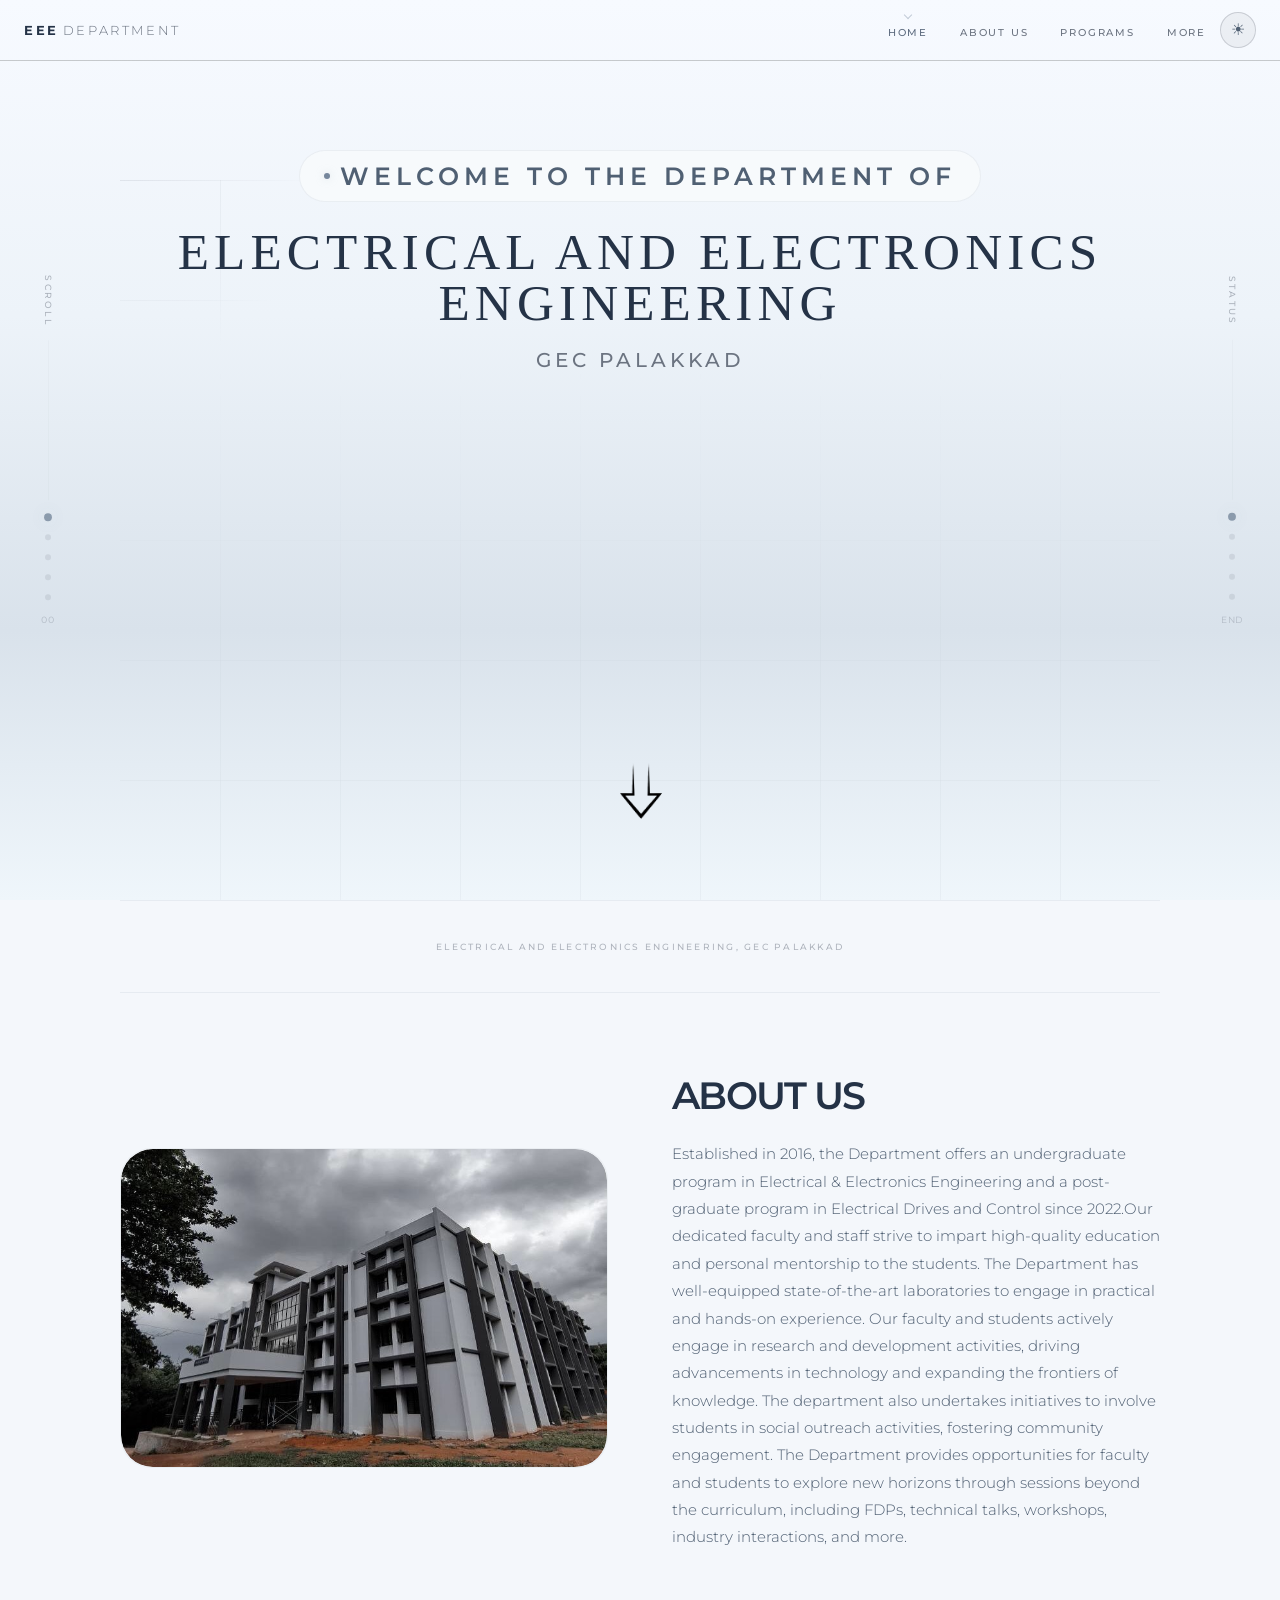
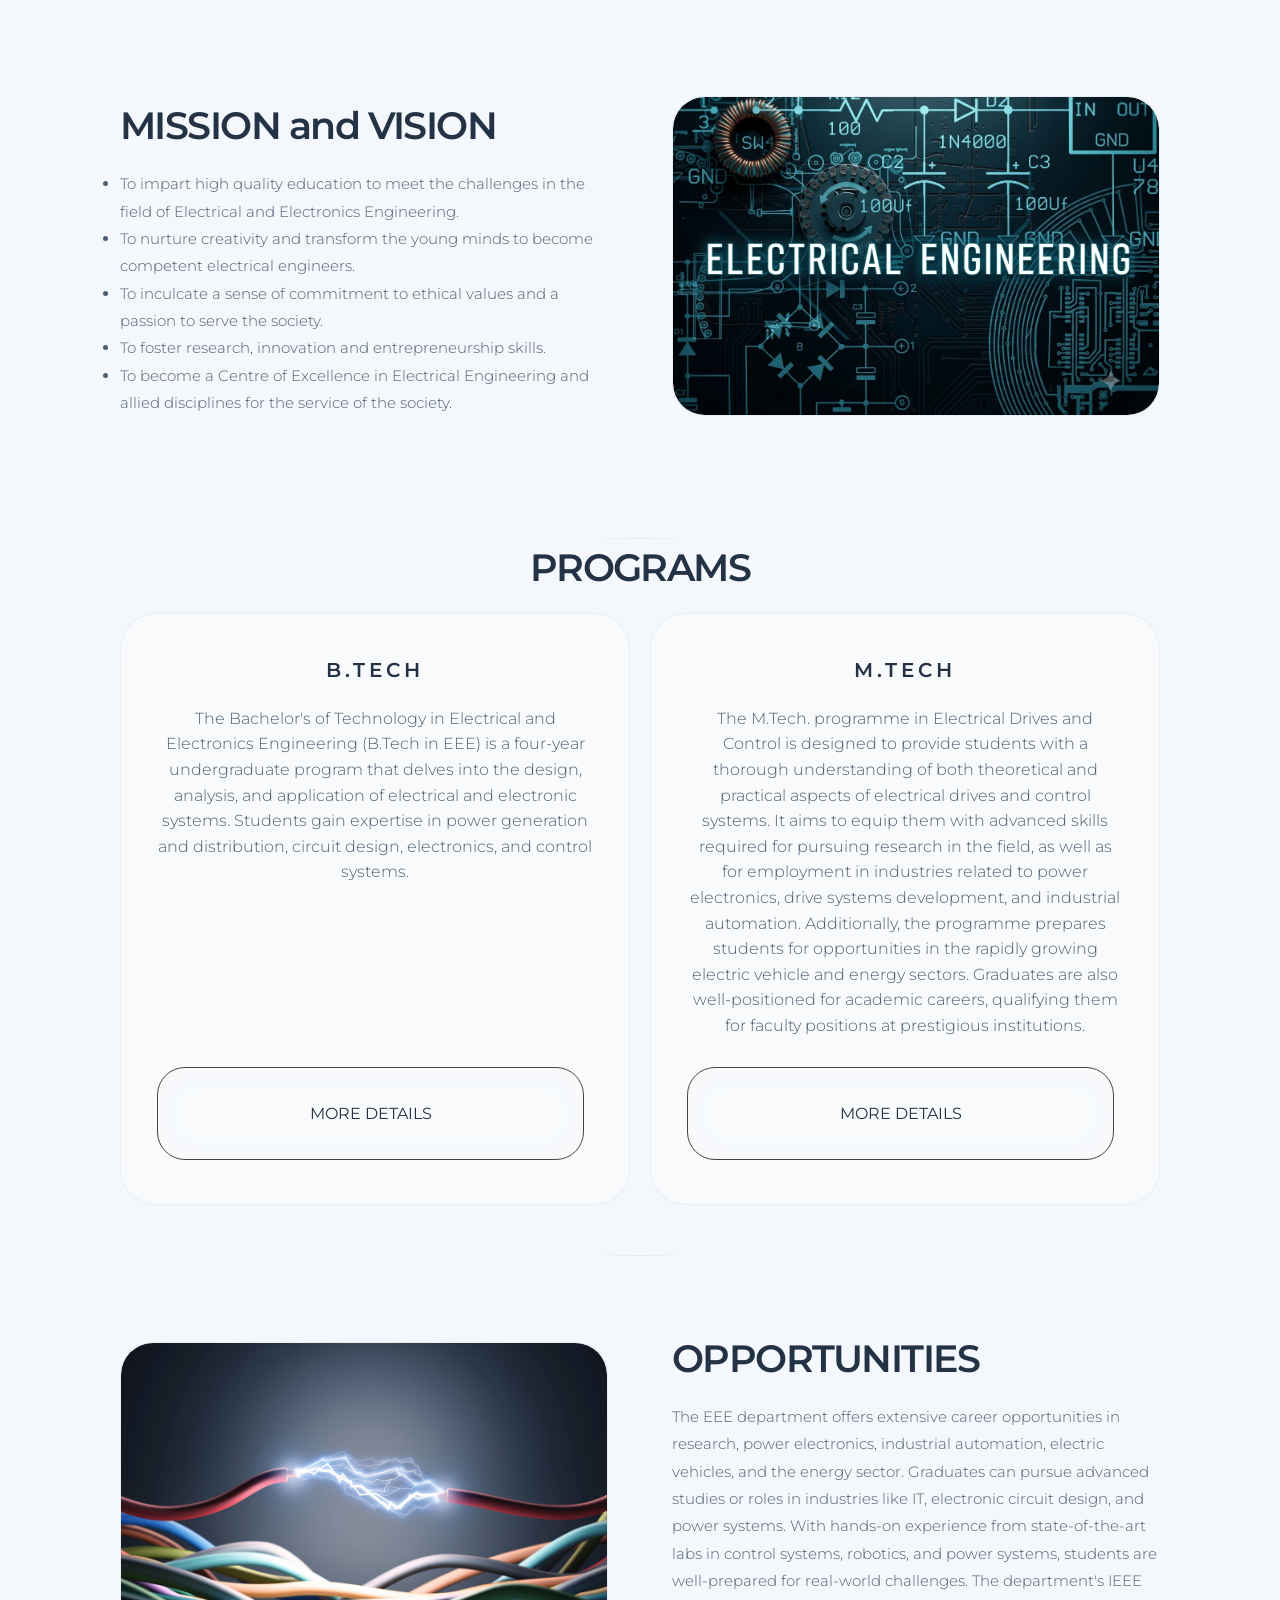
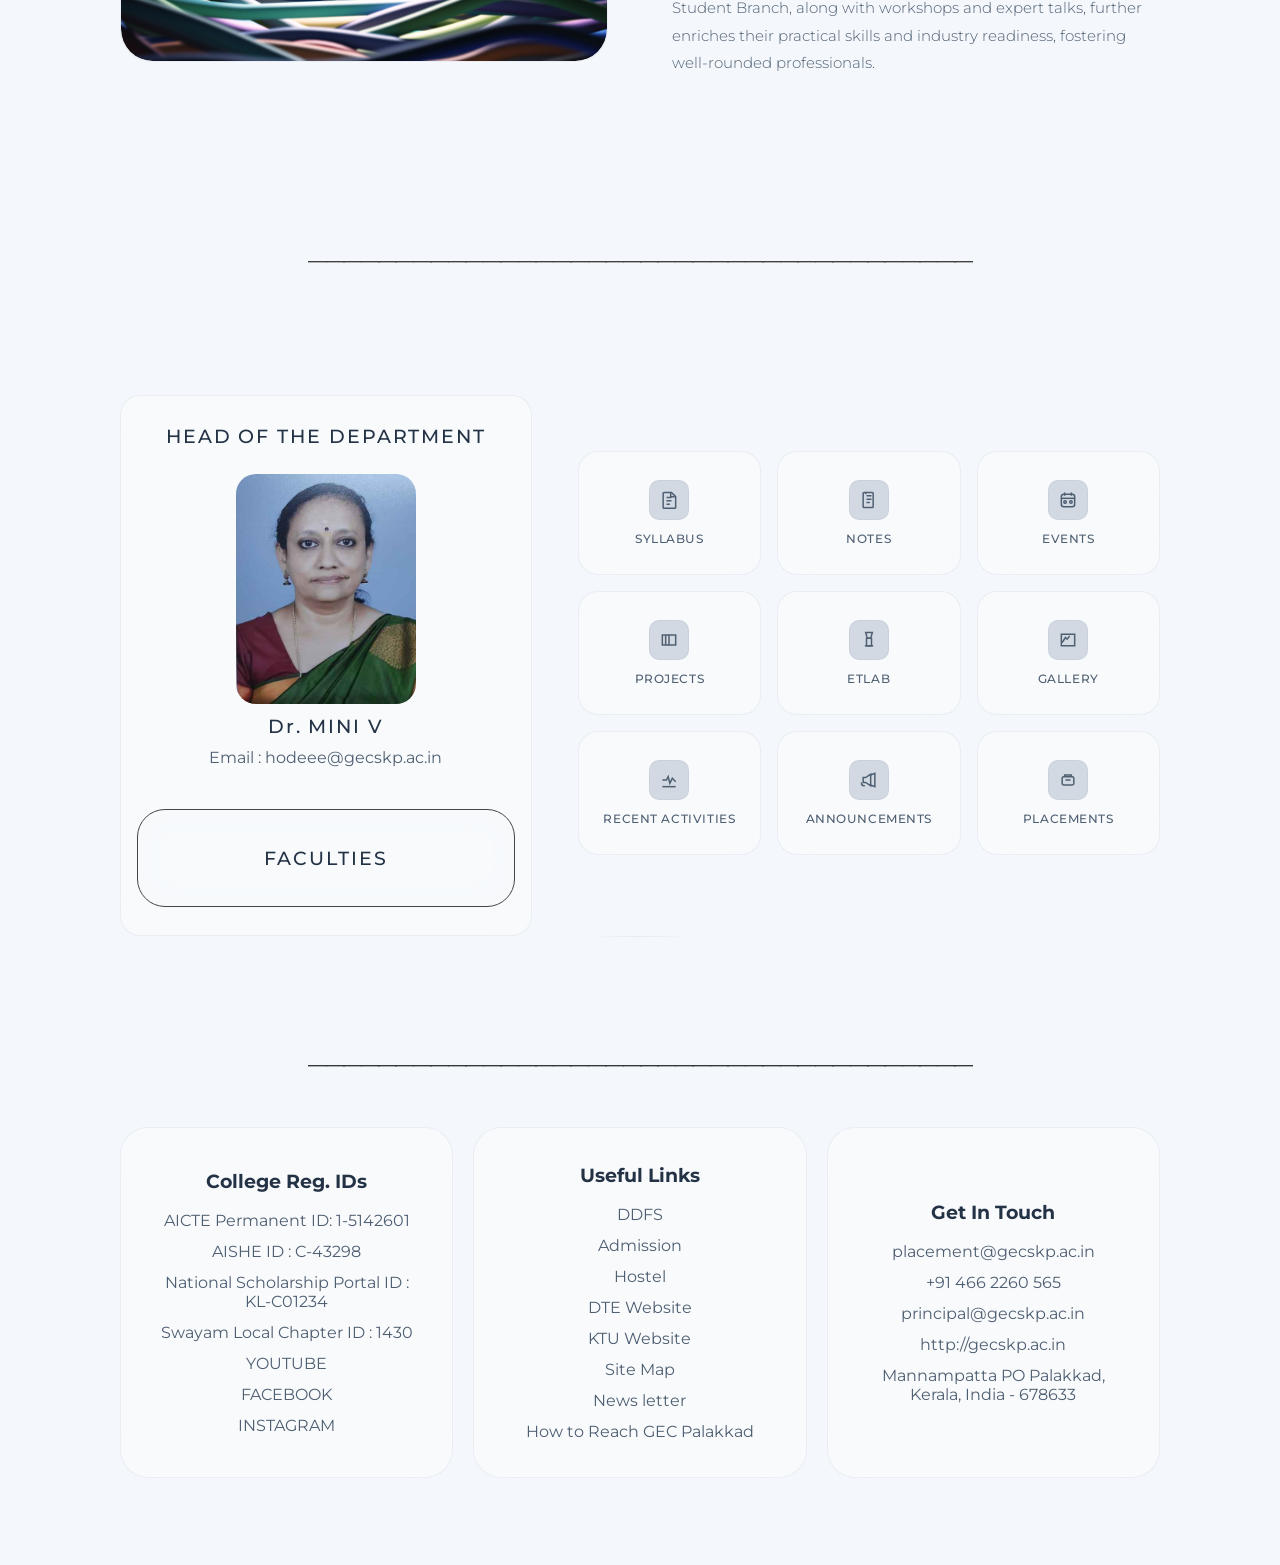
==== commit 4d050c1c: "Down arrow" ====
--- a/index.html
+++ b/index.html
@@ -5,7 +5,7 @@
 <meta name="viewport" content="width=device-width, initial-scale=1.0">
 <title>EEE DEPARTMENT</title>
 
-<link rel="icon" type="image/jpg" href="images/Logo.jpg">
+<link rel="icon" type="image/jpg" href="images/Logo.png">
 
 <link rel="preconnect" href="https://fonts.googleapis.com">
 <link href="https://fonts.googleapis.com/css2?family=Montserrat:wght@300;400;500;600;700&display=swap" rel="stylesheet">
@@ -92,13 +92,16 @@
     <span class="pkd-card">GEC PALAKKAD</span>
     <p class="hero-sub">
       
-
-
     </p>
+
+    <div class="down-btn-div">
+      <a href="#about_us">
+        <img src="images/Wdown-btn.png" alt="Scroll to About Us" id="downBtnImg" class="down-btn">
+      </a>
+    </div>
+    
+
     <div class="hero-ctas">
-
-
-
     </div>
     <!--
     <div class="hero-metrics">
--- a/style.css
+++ b/style.css
@@ -2,6 +2,7 @@
 * {
   -webkit-tap-highlight-color: transparent;
   outline: none;
+  user-select: none;
 }
 
 :root {
@@ -20,6 +21,7 @@
   --silk-ease: cubic-bezier(0.16, 1, 0.3, 1);
   --nav-bg: rgba(15, 17, 21, 0.85);
   --atmosphere-bg: linear-gradient(180deg, #0F1115 0%, #161A20 35%, #1C2128 70%, #0D0F13 100%);
+  --btn-clr: rgba(255, 255, 255, 0.044);
 }
 
 html, body {
@@ -42,6 +44,7 @@
   --panel-border: rgba(148,163,184,0.14);
   --nav-bg: rgba(248, 250, 252, 0.95);
   --atmosphere-bg: linear-gradient(180deg, #f7faff 0%, #edf3f9 35%, #d9e2eb 70%, #eff6fb 100%);
+  --btn-clr: rgba(0, 0, 0, 0.042);
 }
 
 a{
@@ -49,8 +52,7 @@
   color: var(--slate-light);
 }
 
-html { scroll-behavior: smooth; font-size: 16px; scroll-padding-top: 80px; min-width: 0; overflow-x: hidden; }
-
+html { scroll-behavior: smooth; font-size: 16px; scroll-padding-top: 80px; min-width: 0; overflow-x: hidden;}
 body {
   font-family: 'Montserrat', sans-serif;
   background: var(--base-deep);
@@ -176,12 +178,12 @@
   transform: translate(-50%, -50%) rotateX(180deg);
 }
 body.light .theme-toggle {
-  background: rgba(15,23,42,0.12);
+  background: rgba(0, 0, 0, 0.042);
   color: var(--slate-light);
   border-color: rgba(15,23,42,0.16);
 }
 body.light .theme-toggle:hover {
-  background: rgba(15,23,42,0.18);
+  background: rgba(0, 0, 0, 0.079);
 }
 
 .theme-transition-overlay {
@@ -232,15 +234,15 @@
 .mobile-menu {
   position: fixed; inset: 0; z-index: 550;
   pointer-events: none; opacity: 0; visibility: hidden;
-  transition: opacity 0.6s var(--silk-ease), visibility 0.6s var(--silk-ease);
-}
-.mobile-menu.open { opacity: 1; visibility: visible; pointer-events: auto; }
+  transition: opacity 0.6s var(--silk-ease), visibility 0.6s var(--silk-ease); 
+}
+.mobile-menu.open { opacity: 1; visibility: visible;}
 .mobile-menu-inner {
   position: absolute; inset: 0;
   background: var(--panel-bg);
   backdrop-filter: blur(40px); -webkit-backdrop-filter: blur(40px);
   display: flex; flex-direction: column; justify-content: center; align-items: center;
-  padding: 100px 30px 60px; overflow-y: auto; text-align: center;
+  padding: 100px 30px 60px; overflow-y: auto; text-align: center;   pointer-events: auto; 
 }
 .mobile-menu-links { display: flex; flex-direction: column; flex: 1; justify-content: center; align-items: center; gap: 12px; }
 .mobile-menu-link {
@@ -321,7 +323,7 @@
 }
 
 /* ── Container ── */
-.main { position: relative; z-index: 10; max-width: 1120px; margin: 0 auto; padding: 0 40px; }
+.main { position: relative; z-index: 10; max-width: 1120px; margin: 0 auto; padding: 0 40px;}
 
 /* ── Shared ── */
 .section { padding: 0px 0; position: relative; margin-bottom: 50px; }
@@ -447,7 +449,7 @@
 }
 .btn-primary:hover { transform: scale(1.02); box-shadow: 0 8px 40px rgba(176,184,196,0.18); }
 .btn-secondary {
-  display: inline-block; padding: 16px 44px; border-radius: 100px; background: transparent;
+  display: inline-block; padding: 16px 44px; border-radius: 100px; background: var(--btn-clr);
   color: var(--ivory-muted); font-family: inherit; font-size: 11px; font-weight: 500;
   letter-spacing: 0.15em; text-transform: uppercase;
   border: 1px solid var(--panel-border); cursor: pointer; text-decoration: none;
@@ -472,7 +474,8 @@
 .hero {
   min-height: 100vh; display: flex; flex-direction: column;
   justify-content: center; align-items: center; text-align: center;
-  padding: 120px 0 80px; position: relative; bottom: 0px; margin-bottom: 0 !important; user-select: none;
+  padding: 150px 0 50px; position: relative; bottom: 0px; margin-bottom: 0 !important; user-select: none; 
+
 }
 .hero .pkd-card{
   font-size: 20px; font-weight: 500; letter-spacing: 0.2em; text-transform: uppercase;
@@ -497,7 +500,7 @@
   -webkit-mask-composite: source-over;
   mask-composite: add;
 }
-.hero > *:not(.hero-grid) { position: relative; z-index: 1; }
+.hero > *:not(.hero-grid) { position: relative; z-index: 1;}
 .hero-badge {
   display: inline-flex; align-items: center; gap: 10px;
   padding: 10px 24px; border-radius: 100px;
@@ -520,22 +523,132 @@
   opacity: 0; transform: translateY(24px);
   animation: fadeUp 1.4s var(--silk-ease) 0.4s forwards;
 }
-.hero h1 em {
-  font-style: normal; font-weight: 600;
+.hero h2 {
+  font-style: normal; font-weight: 600; font-size: clamp(1.4rem, 6.5vw, 3.5rem);
   background: linear-gradient(135deg, var(--ivory), var(--silver), var(--slate-light));
   -webkit-background-clip: text; -webkit-text-fill-color: transparent; background-clip: text;
+  padding-top: 1rem;
 }
 .hero-sub {
   font-size: clamp(0.85rem, 1.2vw, 1rem); font-weight: 300; line-height: 1.7;
   color: var(--slate-light); max-width: 520px; margin: 28px auto 48px;
   opacity: 0; transform: translateY(16px);
   animation: fadeUp 1.4s var(--silk-ease) 0.6s forwards;
-}
+  margin: auto;
+}
+
+.down-btn-div{
+  display: flex; gap: 18px; justify-content: center; align-items: center;
+  width: 100vw;
+}
+
+.down-btn{
+  height: 6.5rem; width: 6.5rem;
+  border-radius: 100%;
+  transition: 0.2s;
+}
+.down-btn:hover{
+  cursor: pointer;
+  transform: scale(1.1);
+  transition: 0.3s;
+}
+.down-btn:active{
+  transform: translateY(20rem);
+  transition: 0.5s;
+}
+
 .hero-ctas {
   display: flex; gap: 14px;
   opacity: 0; transform: translateY(16px);
-  animation: fadeUp 1.4s var(--silk-ease) 0.8s forwards;
-}
+  animation: fadeUp 0.1s var(--silk-ease) 0.2s forwards;
+}
+.syllabus-shell {
+  padding: 0 0 80px;
+}
+.syllabus-hero {
+  min-height: 78vh;
+  padding-top: 120px;
+}
+.selector-stack {
+  display: flex;
+  flex-direction: column;
+  align-items: center;
+  gap: 14px;
+  width: 100%;
+}
+.program-switcher,
+.syllabus-switcher {
+  flex-wrap: wrap;
+  justify-content: center;
+  align-items: center;
+  width: auto;
+}
+.program-switch,
+.scheme-switch {
+  min-width: 170px;
+}
+.program-switch.active,
+.scheme-switch.active {
+  background: linear-gradient(135deg, var(--silver), var(--slate-light));
+  color: var(--base-deep);
+  border-color: transparent;
+  box-shadow: 0 10px 32px rgba(176,184,196,0.18);
+}
+.detail-actions {
+  display: flex;
+  gap: 12px;
+  flex-wrap: wrap;
+  justify-content: flex-end;
+  margin-top: 22px;
+}
+.syllabus-download {
+  min-width: 170px;
+  border-radius: 16px;
+}
+.back-button {
+  min-width: 120px;
+}
+.hidden {
+  display: none !important;
+}
+.scheme-panels {
+  display: grid;
+  grid-template-columns: repeat(2, minmax(0, 1fr));
+  gap: 20px;
+  margin-top: 22px;
+}
+.scheme-card {
+  display: none;
+}
+.scheme-card.active {
+  display: flex;
+}
+.scheme-links-grid {
+  display: grid;
+  grid-template-columns: repeat(2, minmax(0, 1fr));
+  gap: 14px;
+  width: 100%;
+}
+.scheme-link {
+  width: 100%;
+  text-align: center;
+  padding: 14px 18px;
+}
+.scheme-detail-card {
+  background: var(--panel-bg);
+  border: 1px solid var(--panel-border);
+  border-radius: 30px;
+  padding: 40px;
+  backdrop-filter: blur(20px);
+  -webkit-backdrop-filter: blur(20px);
+}
+
+.section.reveal.visible{
+  width: 100%;
+  padding: 10px;
+  padding-bottom: 5px;
+}
+
 .hero-metrics {
   display: flex; justify-content: center; gap: 56px; margin-top: 72px;
   opacity: 0; transform: translateY(16px);
@@ -908,6 +1021,13 @@
 }
 
 @media (max-width: 768px) {
+  .detail-actions {
+    justify-content: center;
+  }
+  .syllabus-download {
+    width: 100%;
+    max-width: 280px;
+  }
   .main { padding: 0 16px; }
   .top-nav {
     padding: 12px 16px;
@@ -936,6 +1056,16 @@
     margin-right: auto;
   }
 
+  .hero{
+    height: 100vh;
+  }
+  .down-btn-div{
+    margin-top: auto;
+  }
+  .hero-badge{
+    margin-top: 60%;
+  }
+
   #about_us{margin-bottom: -8rem;}
   #programs{margin-bottom: -8rem;}
   #more{margin-top: -4rem;}
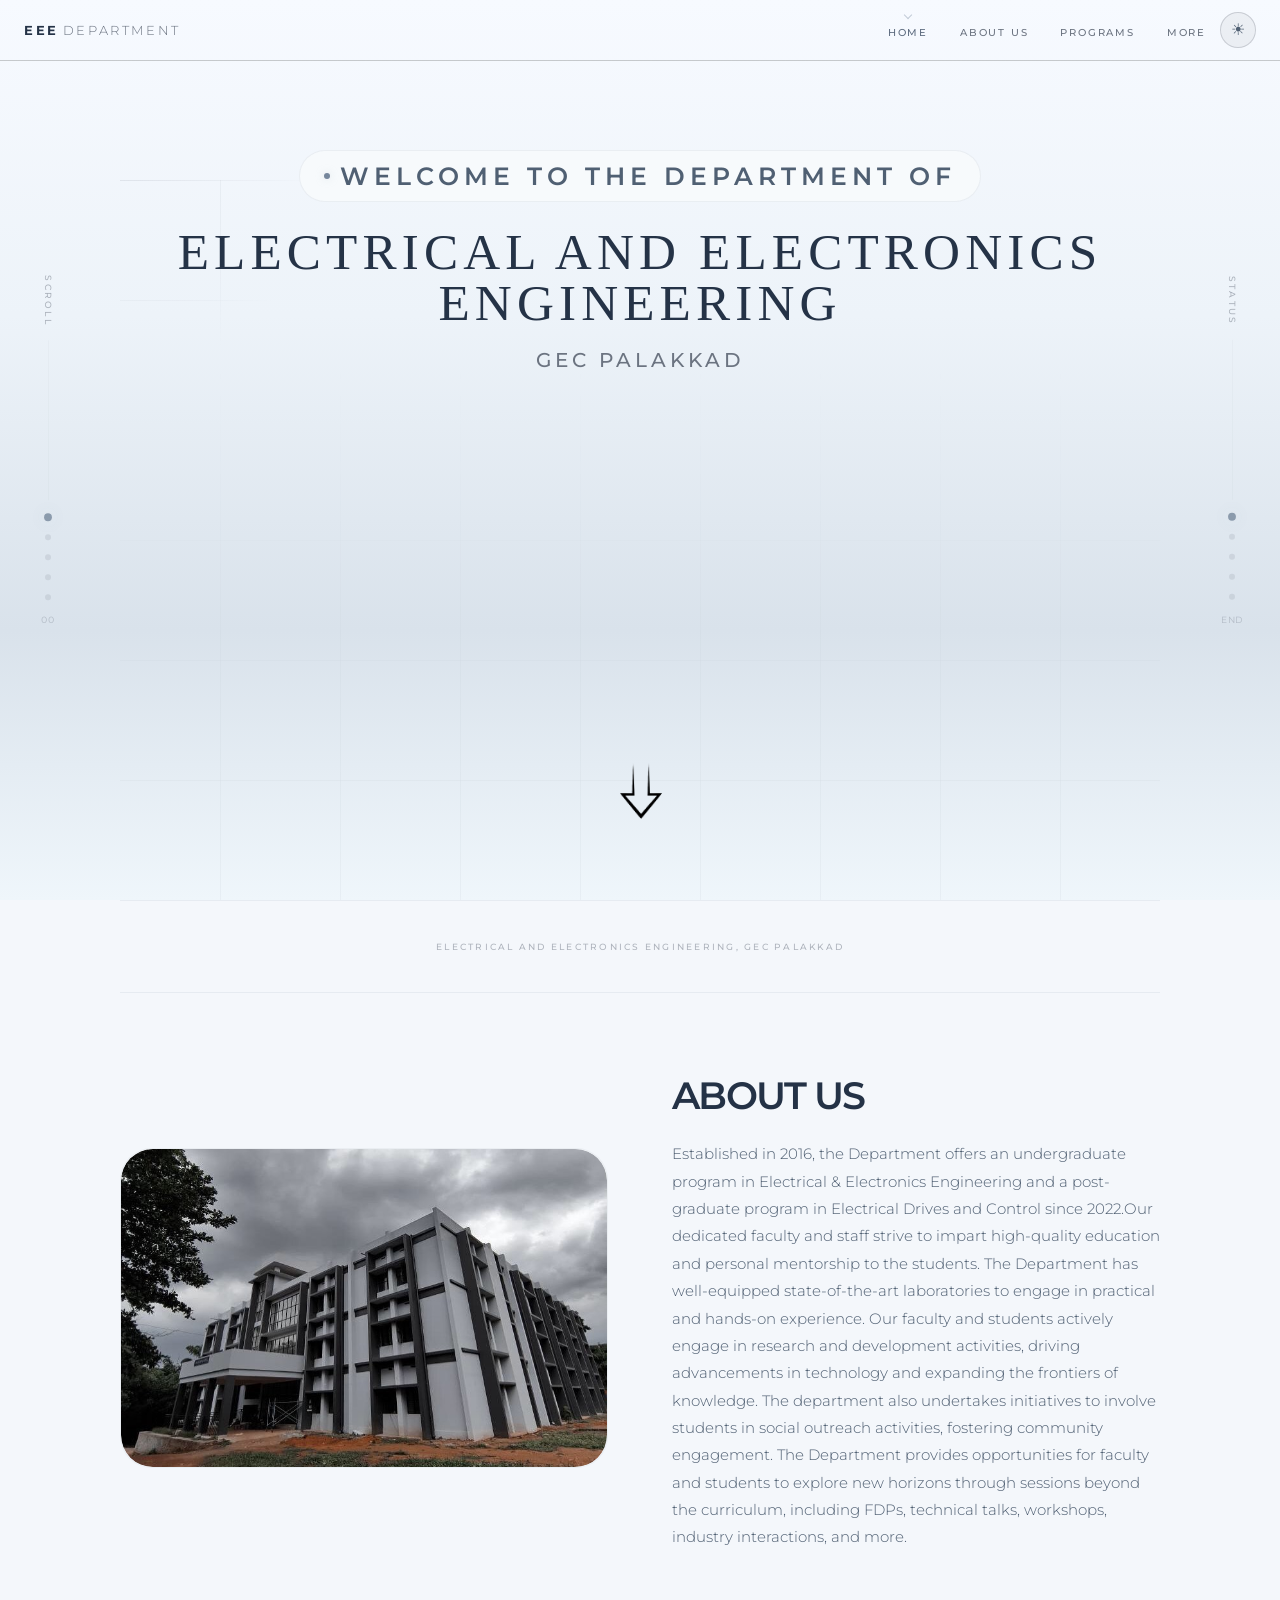
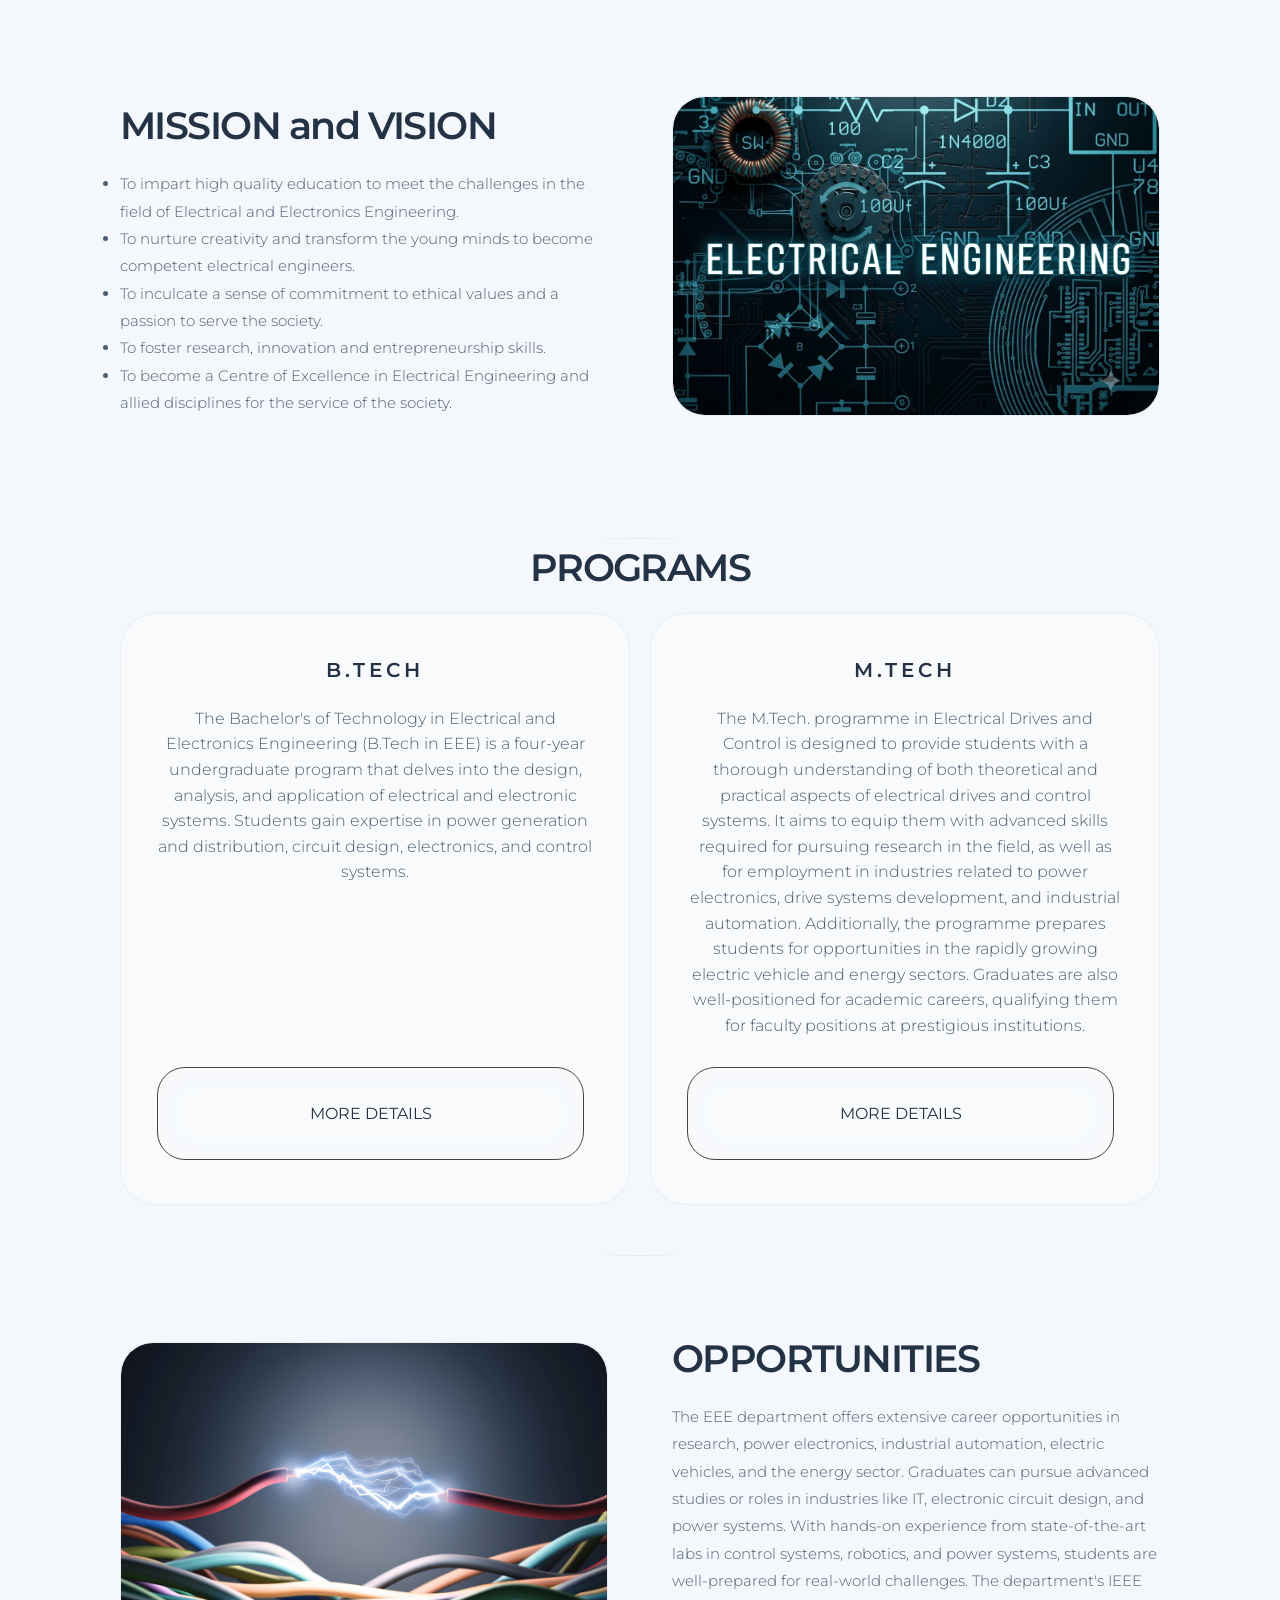
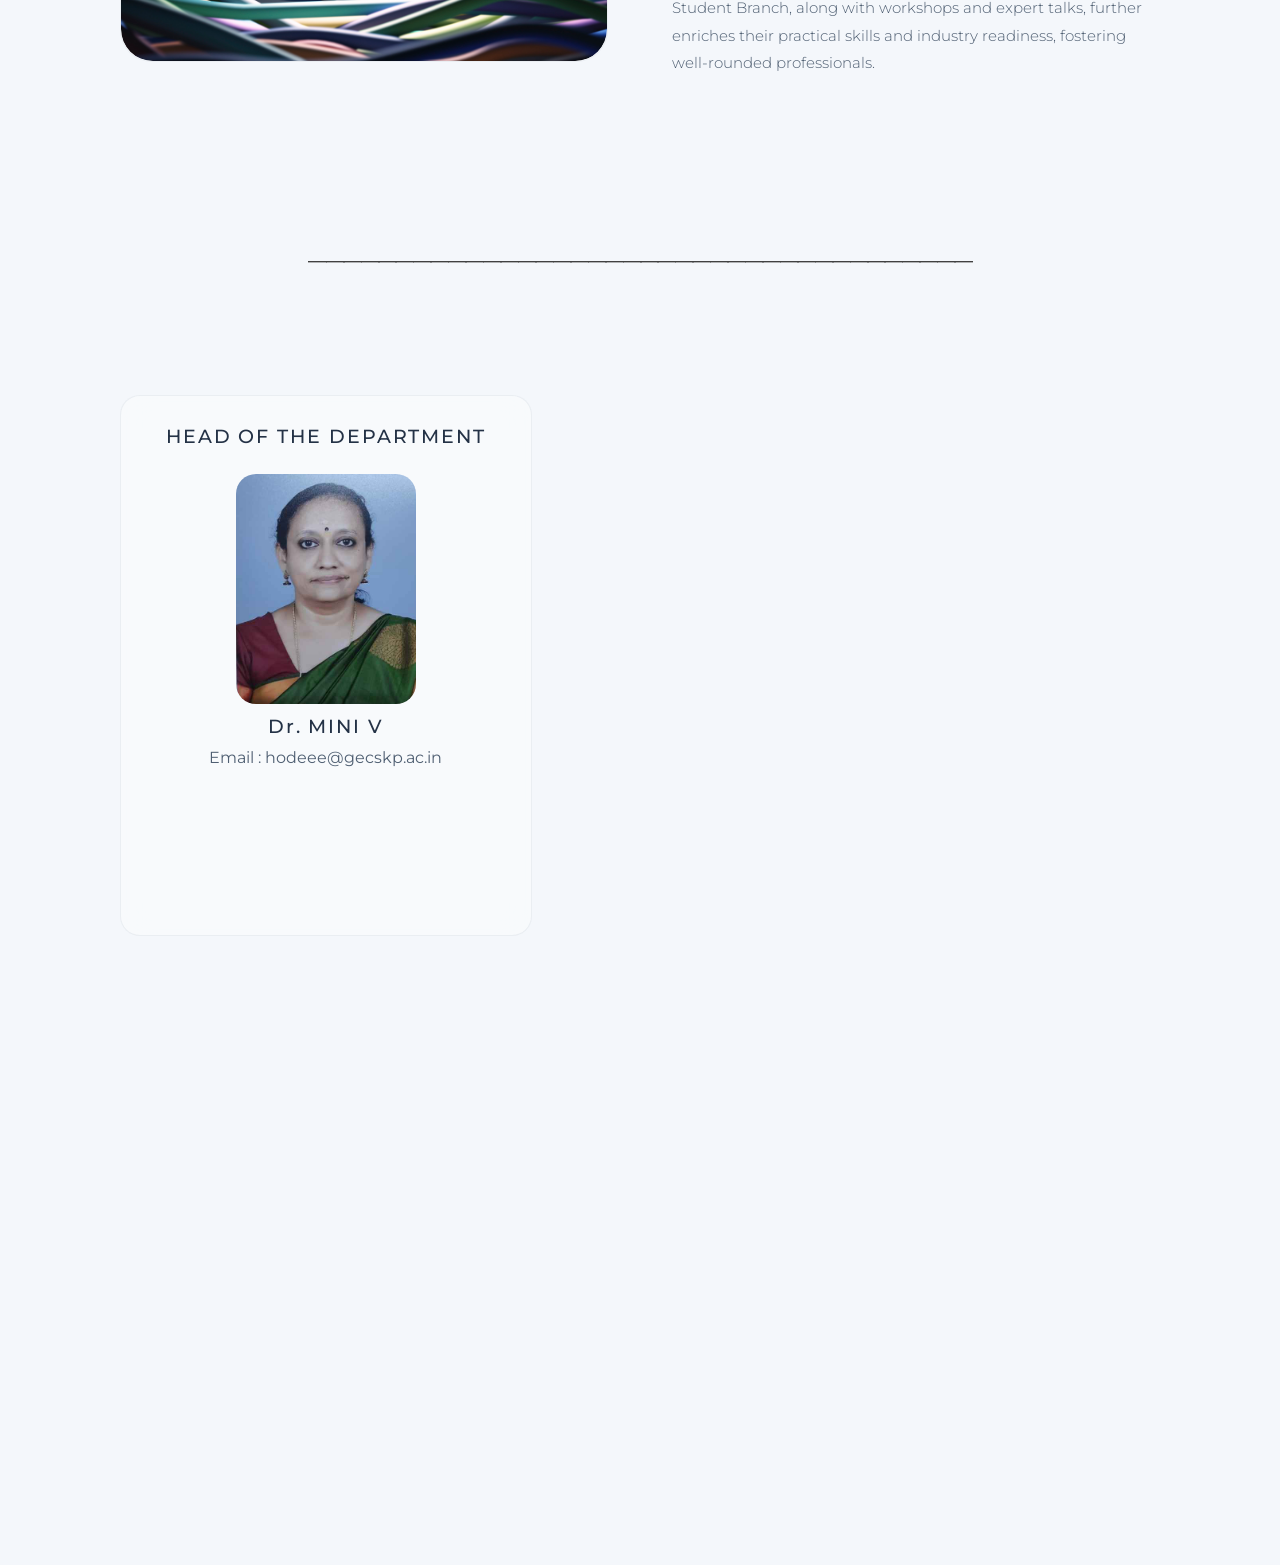
==== commit 87c41a40: "Hero adjust -mobile" ====
--- a/index.html
+++ b/index.html
@@ -88,7 +88,8 @@
       <div class="hero-badge-dot"></div>
       <span>Welcome to the Department of</span>
     </div>
-    <h1>ELECTRICAL AND ELECTRONICS ENGINEERING<br><em></em></h1>
+    <h1 class="h1-large">ELECTRICAL AND ELECTRONICS ENGINEERING<br><em></em></h1>
+    <h1 class="h1-small">ELECTRICAL<br> AND <br>ELECTRONICS <br>ENGINEERING<br><em></em></h1>
     <span class="pkd-card">GEC PALAKKAD</span>
     <p class="hero-sub">
       
--- a/style.css
+++ b/style.css
@@ -523,6 +523,14 @@
   opacity: 0; transform: translateY(24px);
   animation: fadeUp 1.4s var(--silk-ease) 0.4s forwards;
 }
+
+.h1-large{
+  display: block;
+  }
+.h1-small{
+  display: none;
+}
+
 .hero h2 {
   font-style: normal; font-weight: 600; font-size: clamp(1.4rem, 6.5vw, 3.5rem);
   background: linear-gradient(135deg, var(--ivory), var(--silver), var(--slate-light));
@@ -1057,13 +1065,20 @@
   }
 
   .hero{
-    height: 100vh;
+    height: 90vh;
   }
   .down-btn-div{
     margin-top: auto;
   }
   .hero-badge{
-    margin-top: 60%;
+    margin-top: 30%;
+  }
+  .h1-large{
+    display: none;
+  }
+  .h1-small{
+    display: block;
+    line-height: 1.45 !important;
   }
 
   #about_us{margin-bottom: -8rem;}
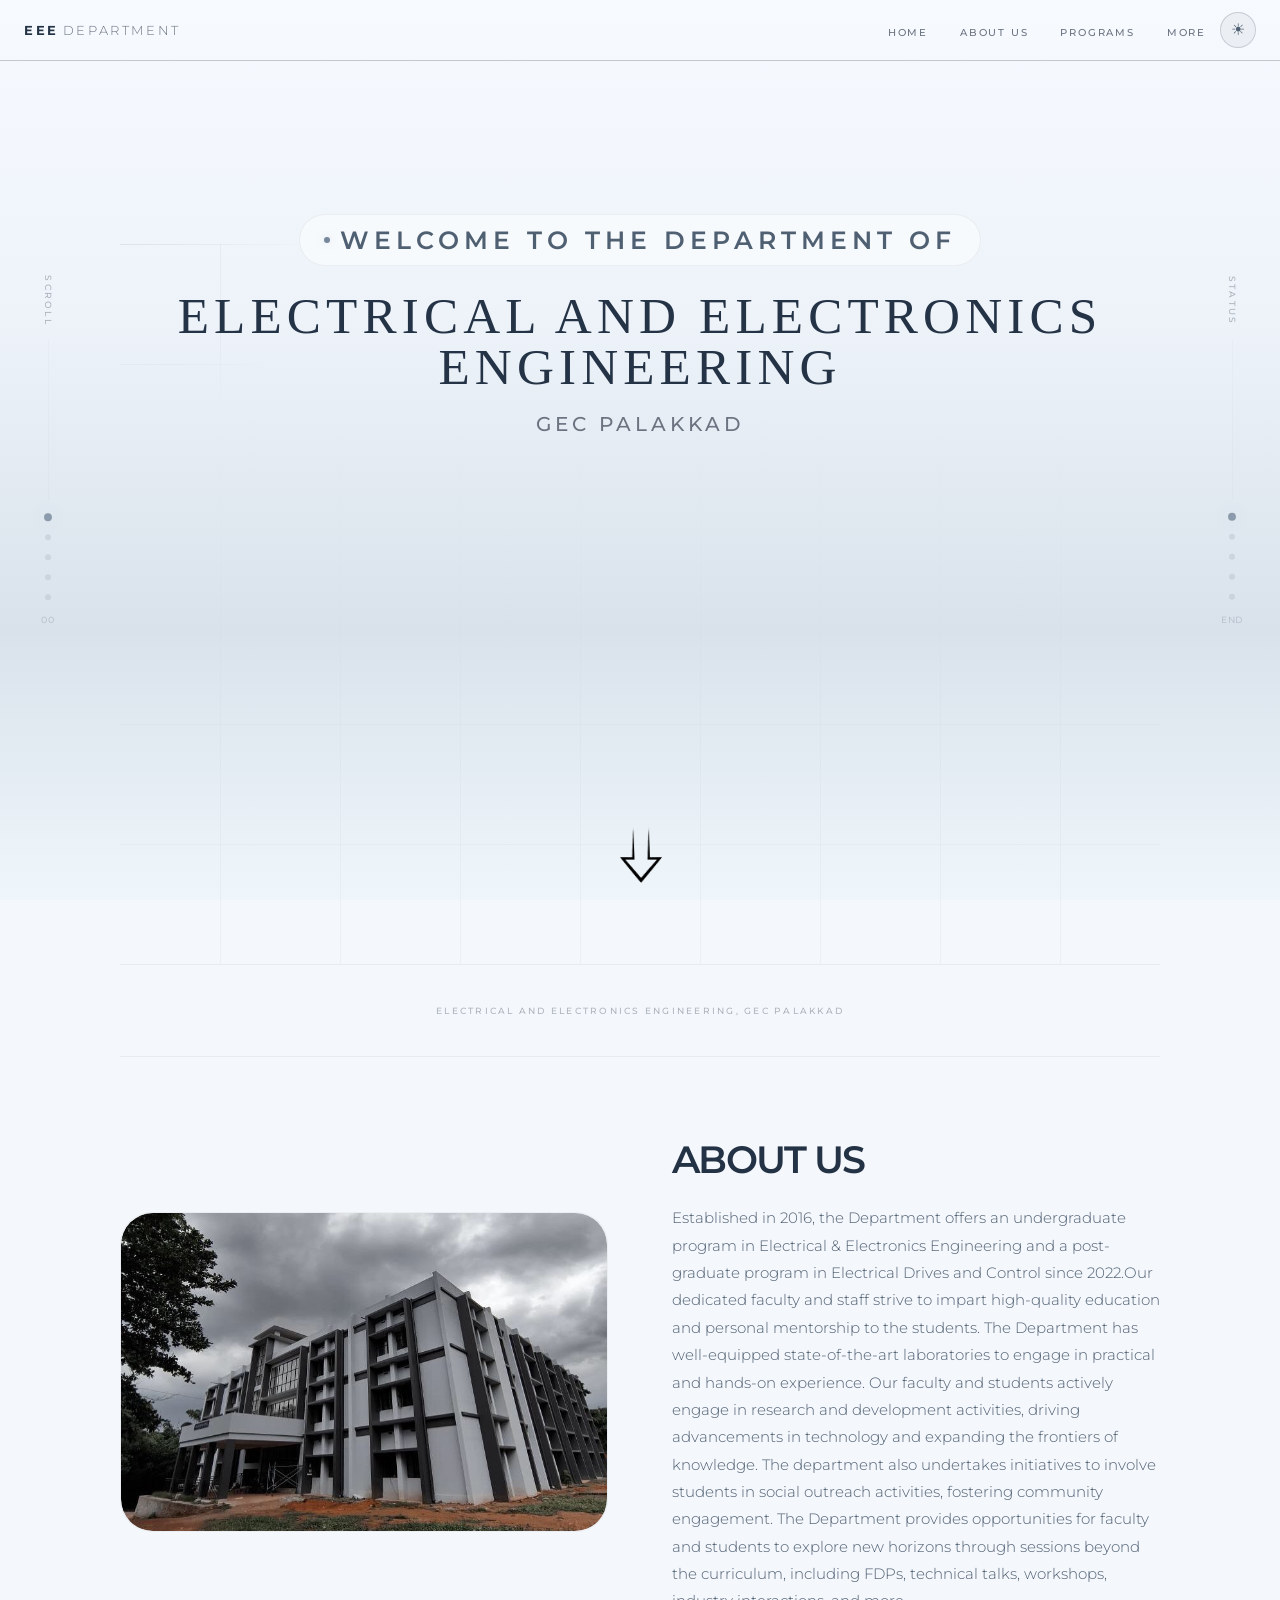
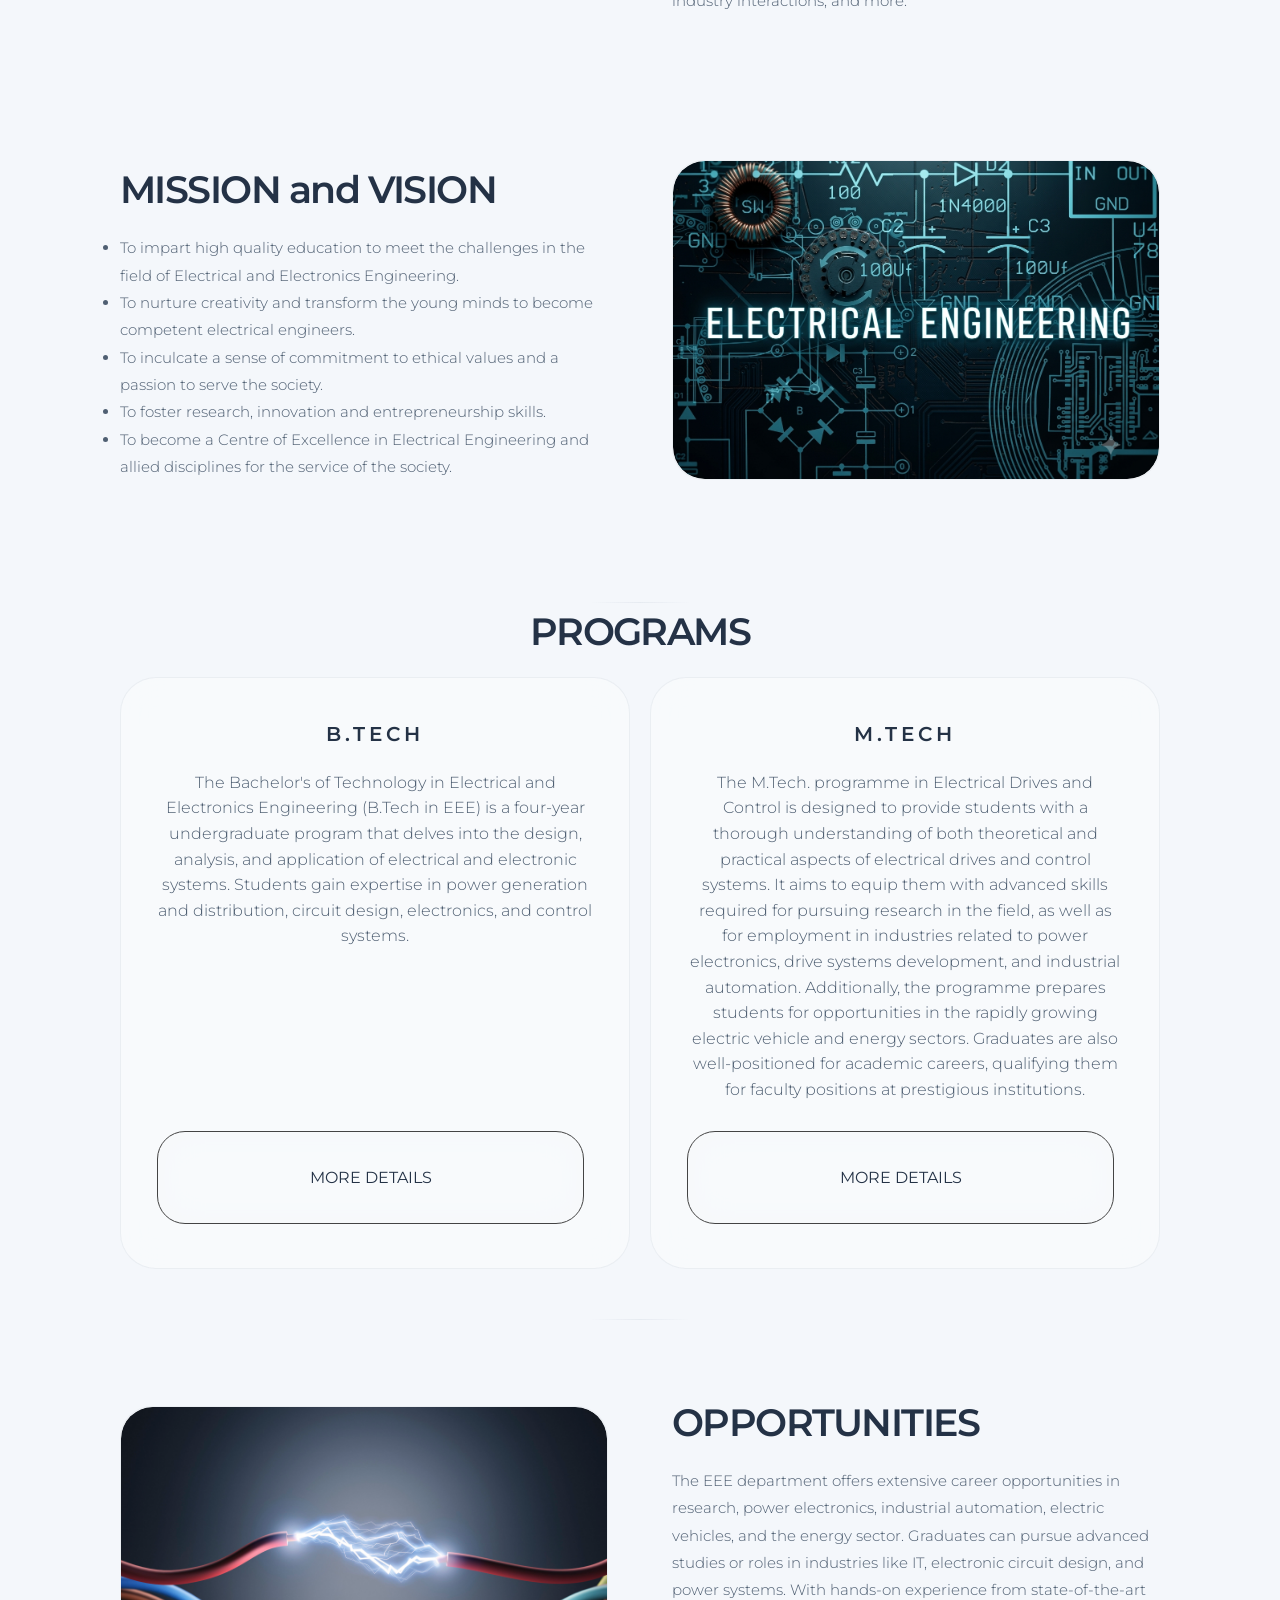
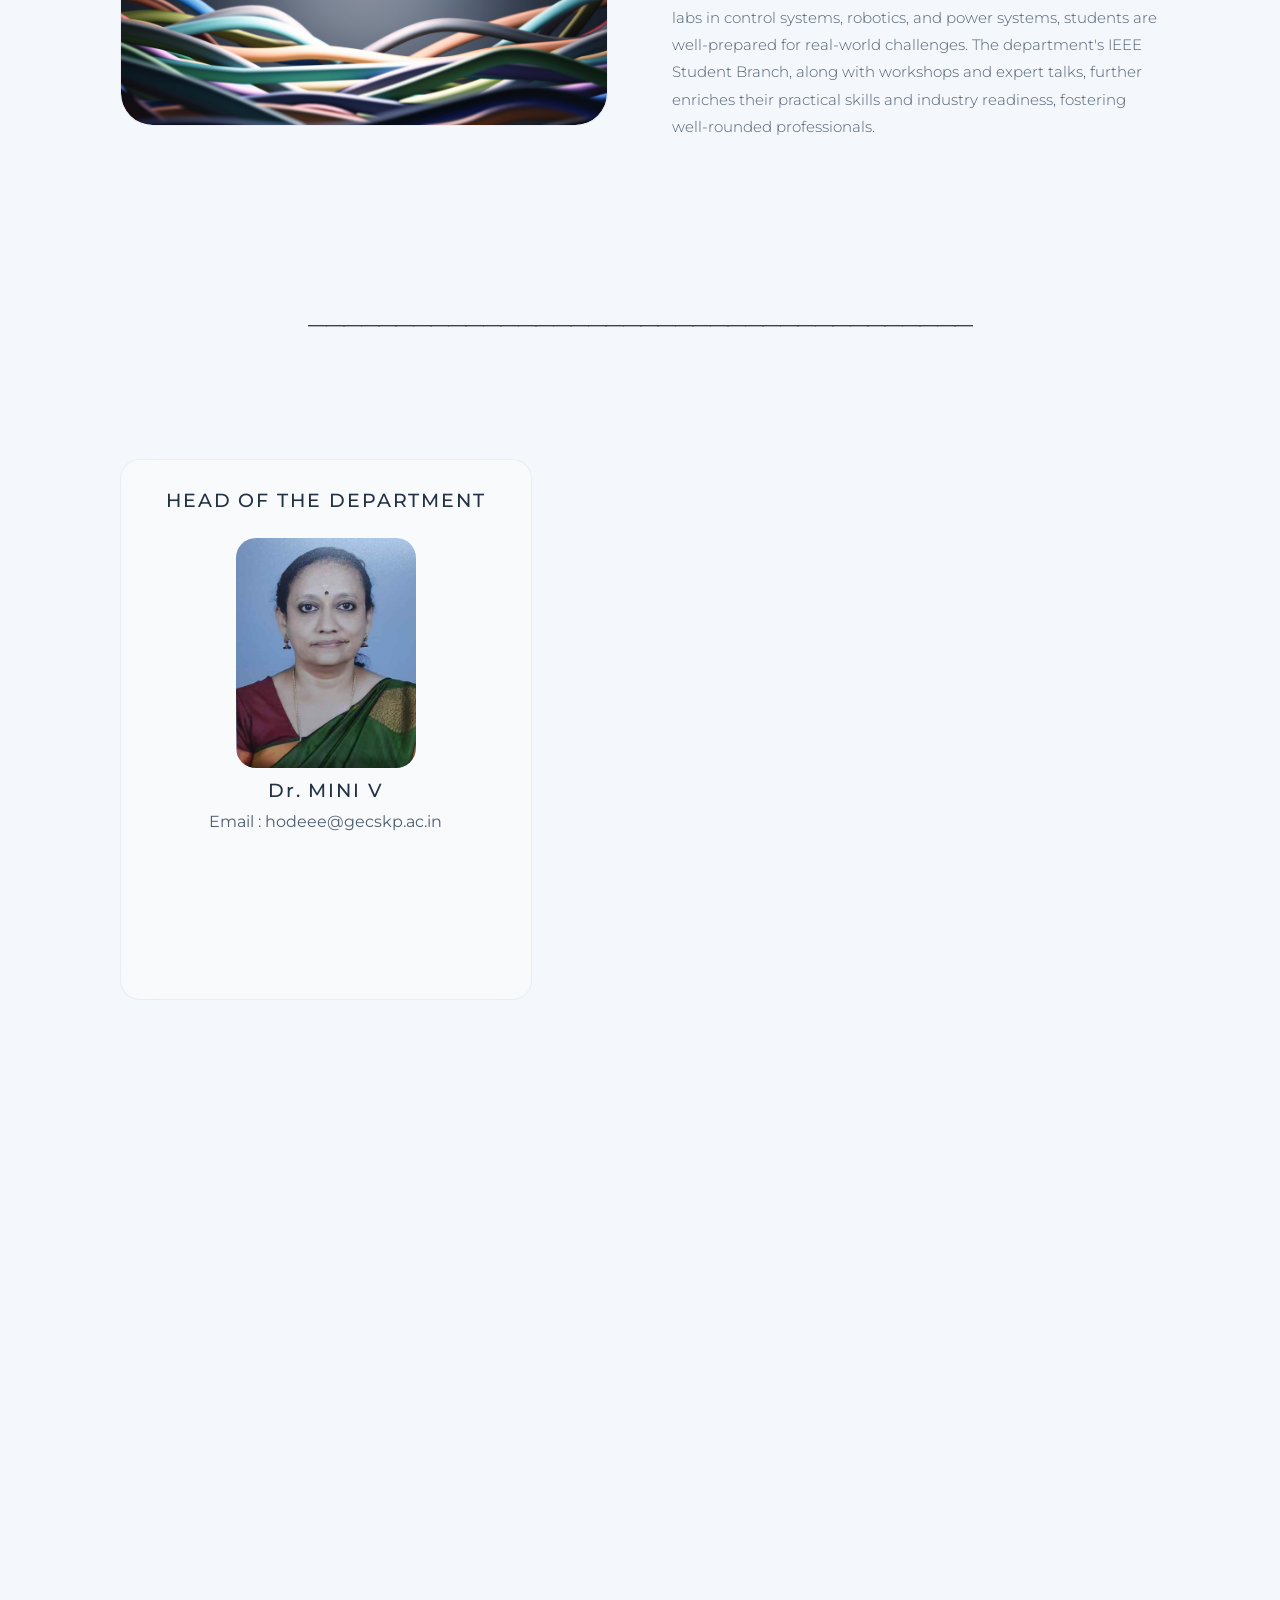
==== commit c0bd70ac: "Link update" ====
--- a/index.html
+++ b/index.html
@@ -24,7 +24,7 @@
 <nav class="top-nav" id="topNav">
   <a href="#" class="nav-brand">EEE<span>DEPARTMENT</span></a>
   <ul class="nav-links">
-    <li><a href="#hero">HOME</a></li>
+    <li><a href="/">HOME</a></li>
     <li><a href="#about_us">ABOUT US</a></li>
     <li><a href="#programs">PROGRAMS</a></li>
     <li><a href="#more">MORE</a></li>
@@ -43,7 +43,7 @@
 <div class="mobile-menu" id="mobileMenu">
   <div class="mobile-menu-inner">
     <div class="mobile-menu-links">
-      <a href="#hero" class="mobile-menu-link" >HOME</a>
+      <a href="/" class="mobile-menu-link" >HOME</a>
       <a href="#about_us" class="mobile-menu-link" >ABOUT US</a>
       <a href="#programs" class="mobile-menu-link" >PROGRAMS</a>
       <a href="#more" class="mobile-menu-link" >MORE</a>
@@ -324,7 +324,7 @@
       <div class="right">
         <div class="integrations-grid reveal reveal-d3">
 
-          <a id="linkSyllabus" class="integration-item" href="#">
+          <a id="linkSyllabus" class="integration-item" href="/syllabus">
             <div class="integration-icon">
               <svg width="20" height="20" viewBox="0 0 24 24" fill="none" stroke="currentColor" stroke-width="1.8"><path d="M6 3h9l5 5v13a1 1 0 0 1-1 1H6a1 1 0 0 1-1-1V4a1 1 0 0 1 1-1Z"/><path d="M14 3v5h5"/><path d="M9 9h6M9 13h6M9 17h4"/></svg>
             </div>
--- a/style.css
+++ b/style.css
@@ -477,6 +477,14 @@
   padding: 150px 0 50px; position: relative; bottom: 0px; margin-bottom: 0 !important; user-select: none; 
 
 }
+
+  .h1-small{
+    display: none;
+  }
+  .h1-large{
+    display: block;
+  }
+
 .hero .pkd-card{
   font-size: 20px; font-weight: 500; letter-spacing: 0.2em; text-transform: uppercase;
   color: var(--slate-warm); opacity: 1; margin-top: 1.2rem;
@@ -583,6 +591,7 @@
   align-items: center;
   gap: 14px;
   width: 100%;
+  margin-top: 2rem;
 }
 .program-switcher,
 .syllabus-switcher {
@@ -1080,6 +1089,10 @@
     display: block;
     line-height: 1.45 !important;
   }
+  .selector-slack{
+    margin-top: 0%;
+  }
+
 
   #about_us{margin-bottom: -8rem;}
   #programs{margin-bottom: -8rem;}
@@ -1151,6 +1164,17 @@
     align-items: center;
     gap: 24px;
   }
+
+  .h1-large{
+    display: none;
+  }
+  .h1-small{
+    display: block;
+  }
+  .hero-badge{
+    margin-top: 0rem;
+  }
+
   #more .left,
   #more .right {
     width: 100%;
@@ -1238,3 +1262,20 @@
 .toggle-switch:focus-visible, .faq-toggle-all:focus-visible {
   outline: 2px solid var(--silver); outline-offset: 3px;
 }
+
+
+/* Ensure the body expands naturally */
+body.syllabus-body {
+  min-height: 100vh;
+  height: auto;
+  overflow-y: auto;
+}
+
+/* Remove fixed heights and custom overflow on hero/main */
+.main,
+.syllabus-hero {
+  height: auto;
+  min-height: 100%;
+  overflow: visible;
+  padding-top: 4rem; /* Remove overflow: scroll/auto here */
+}
